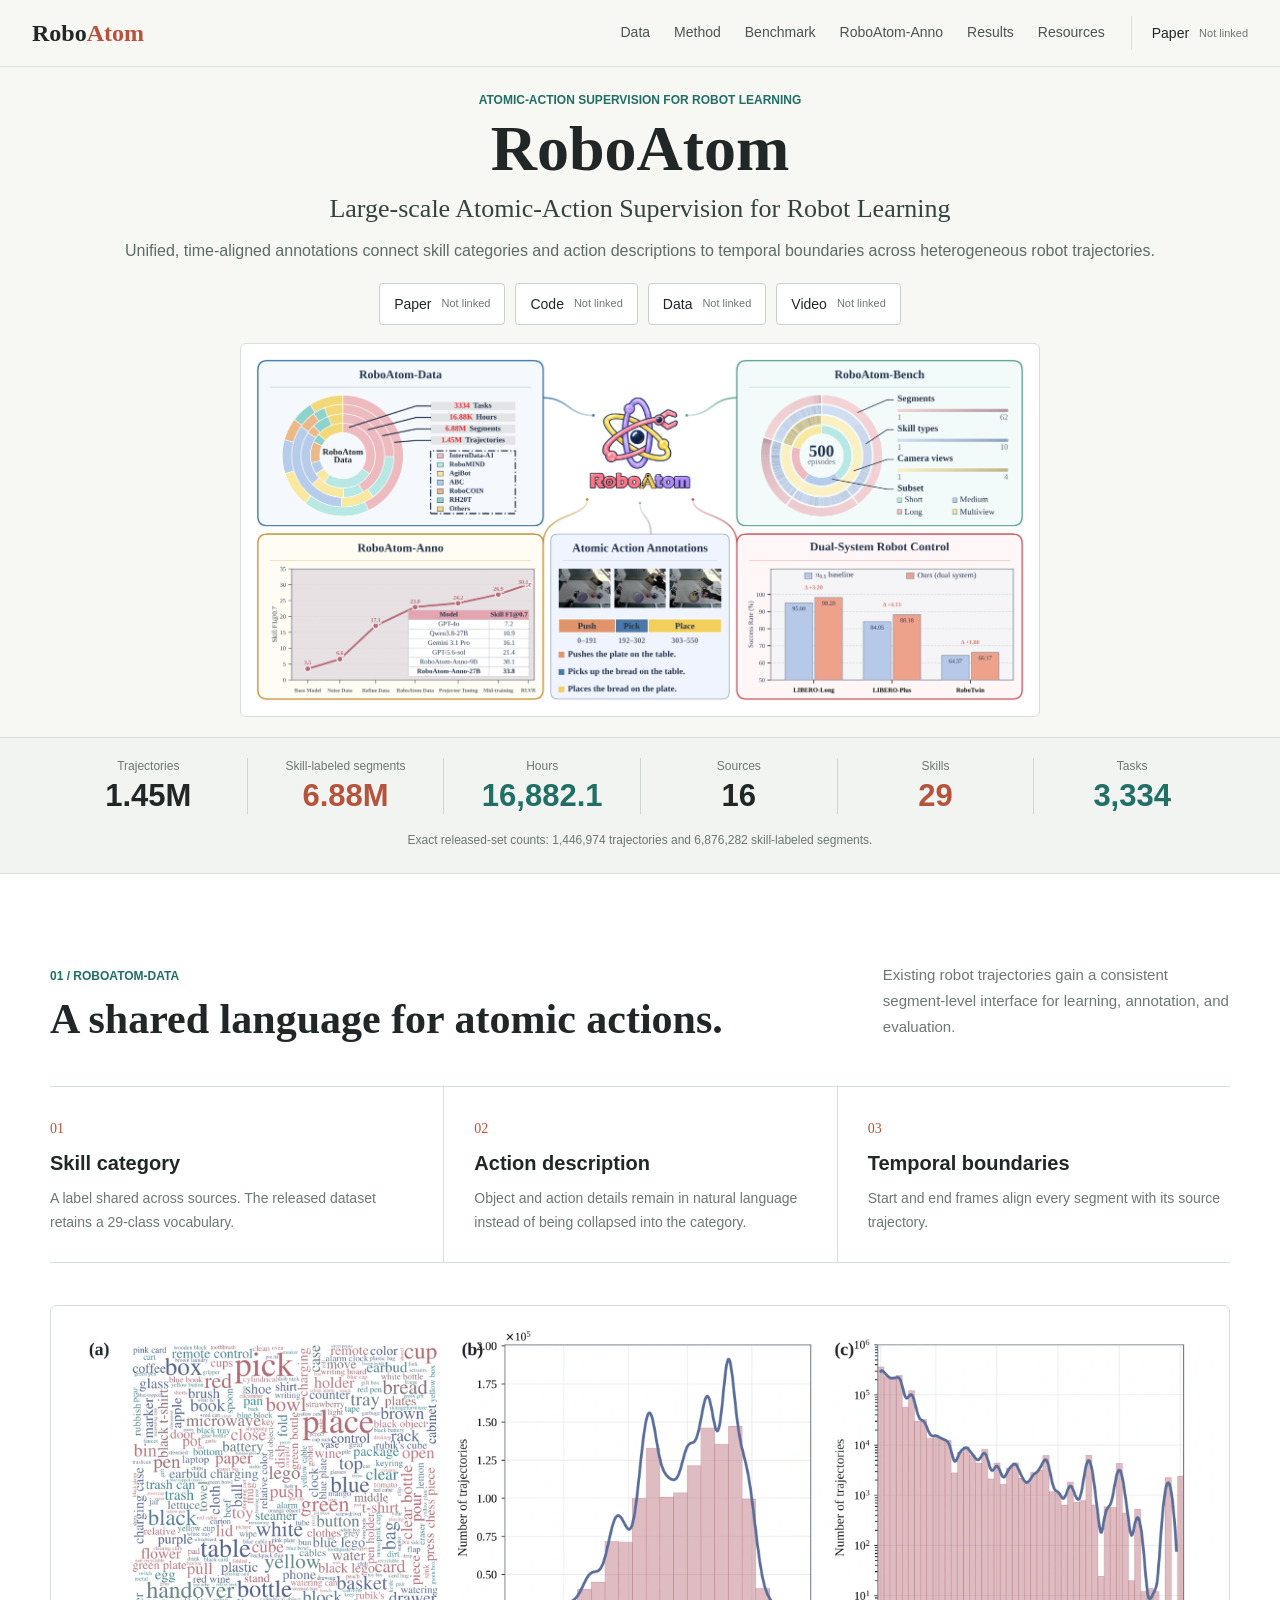
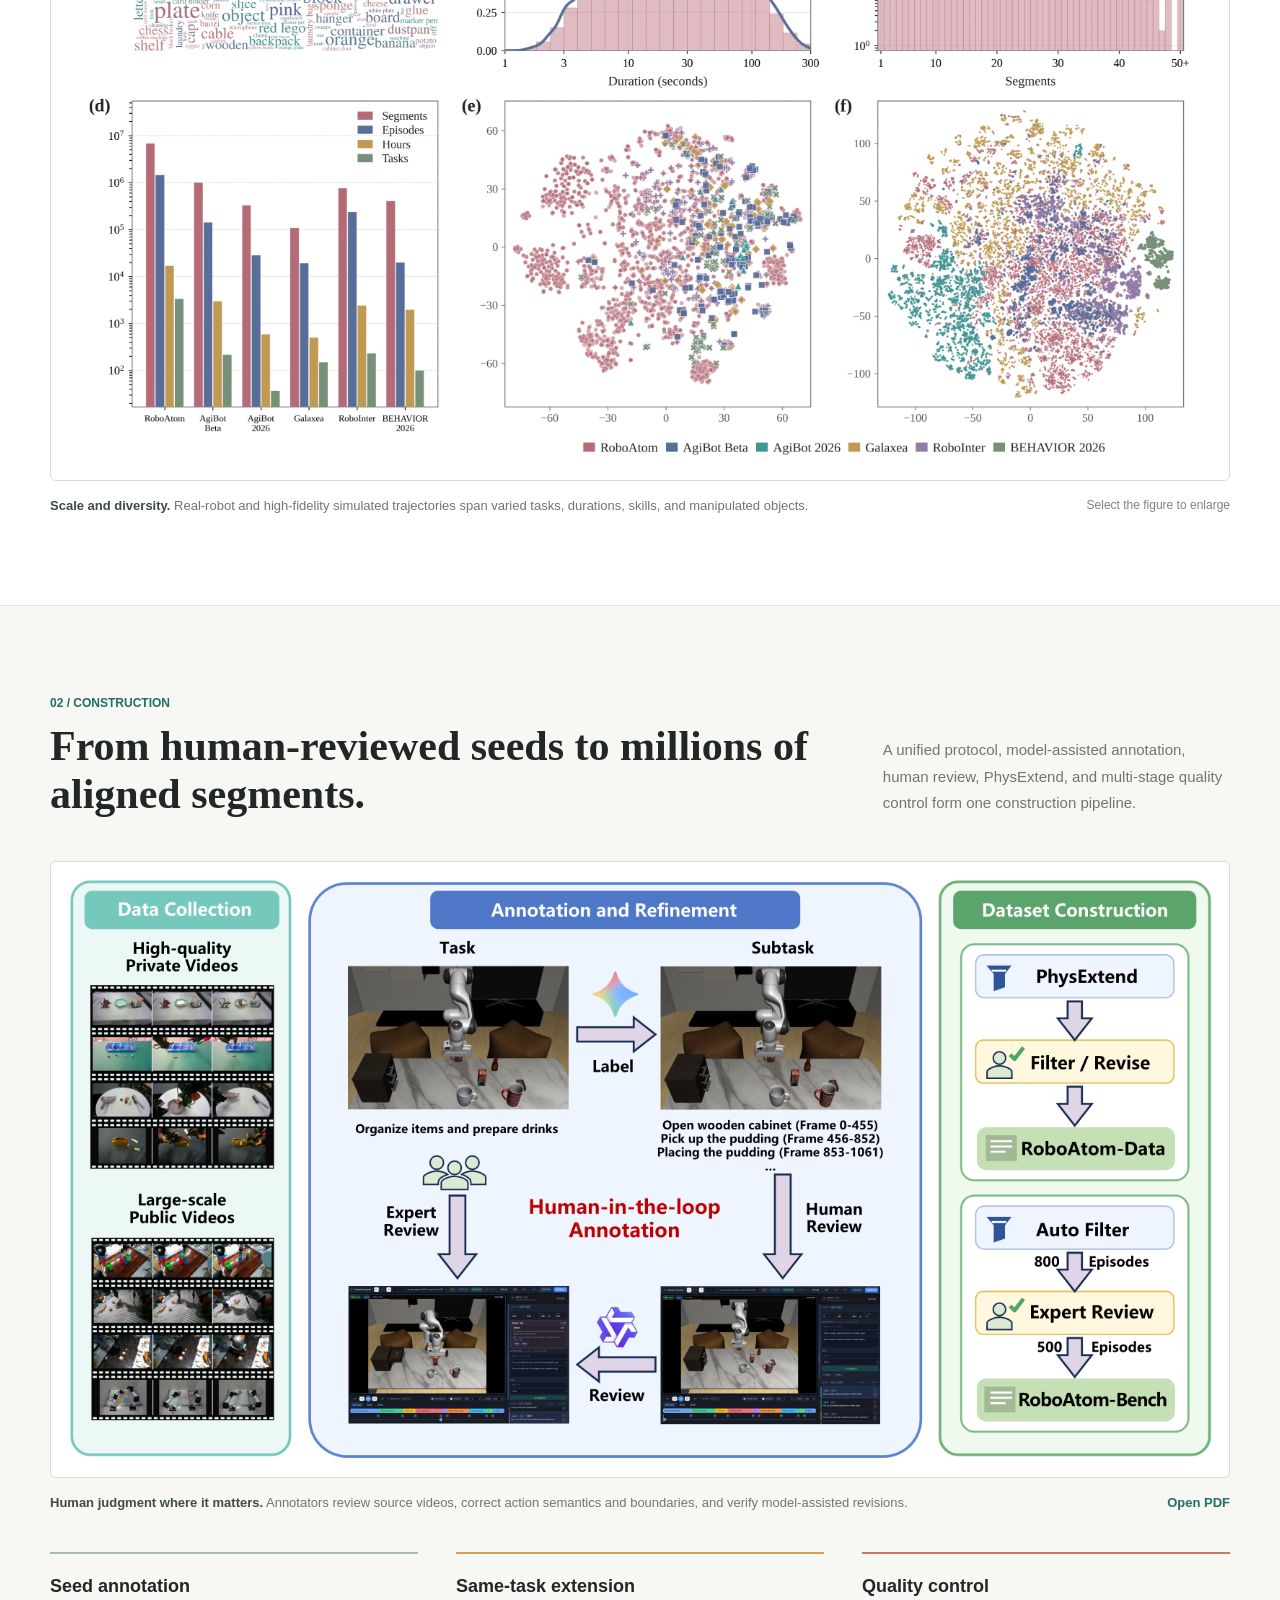
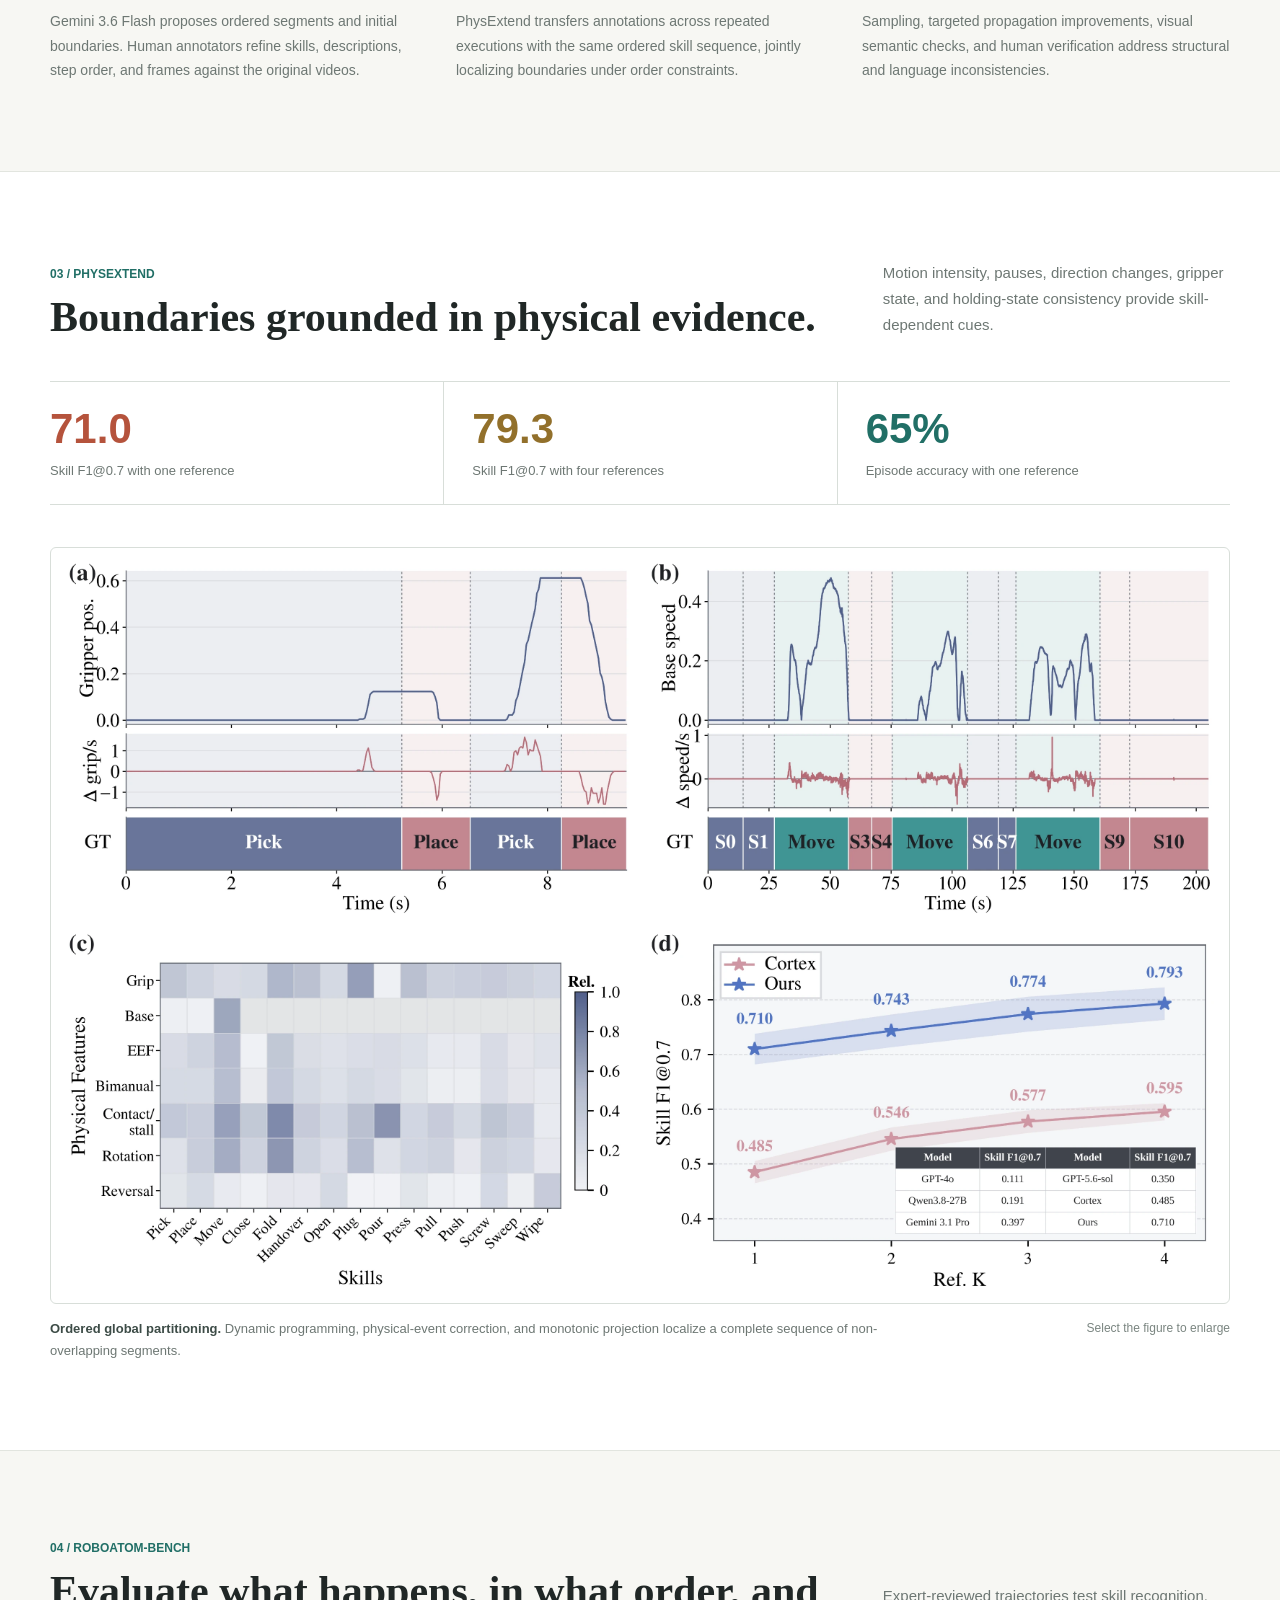
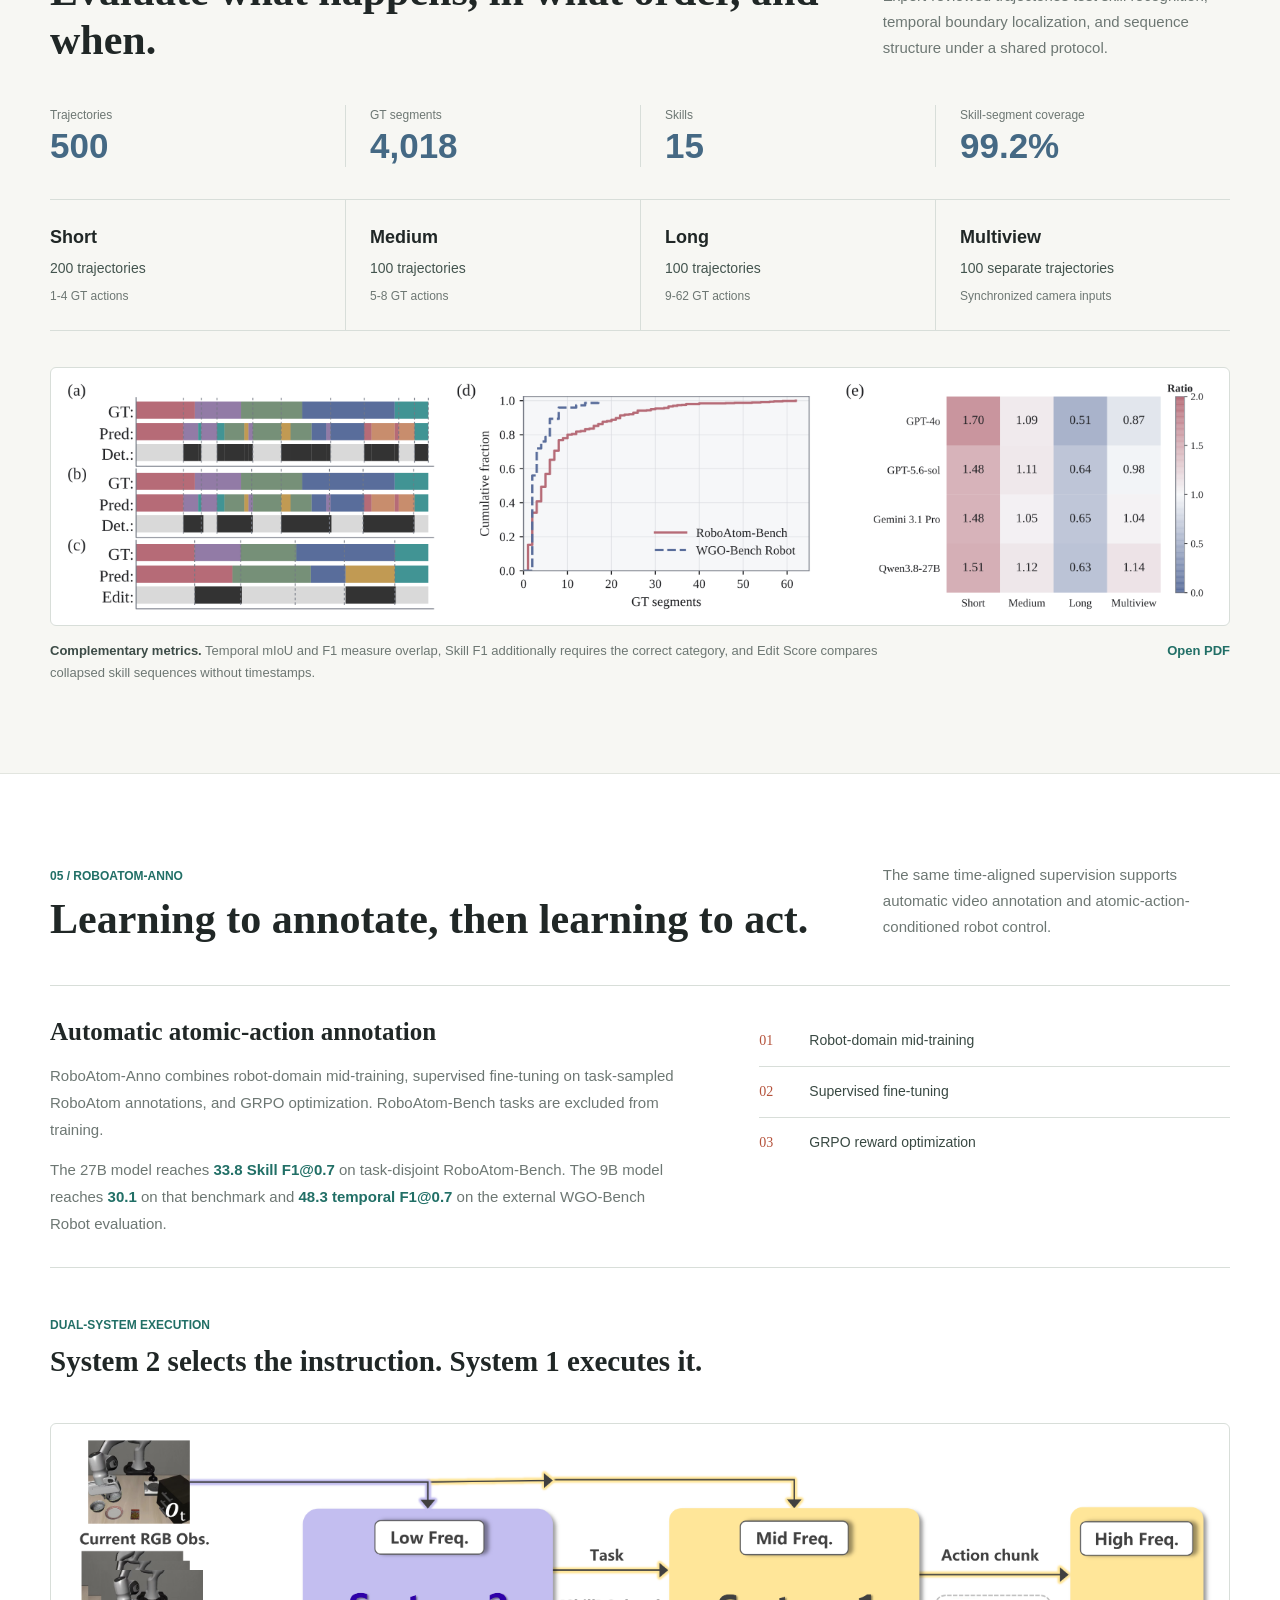
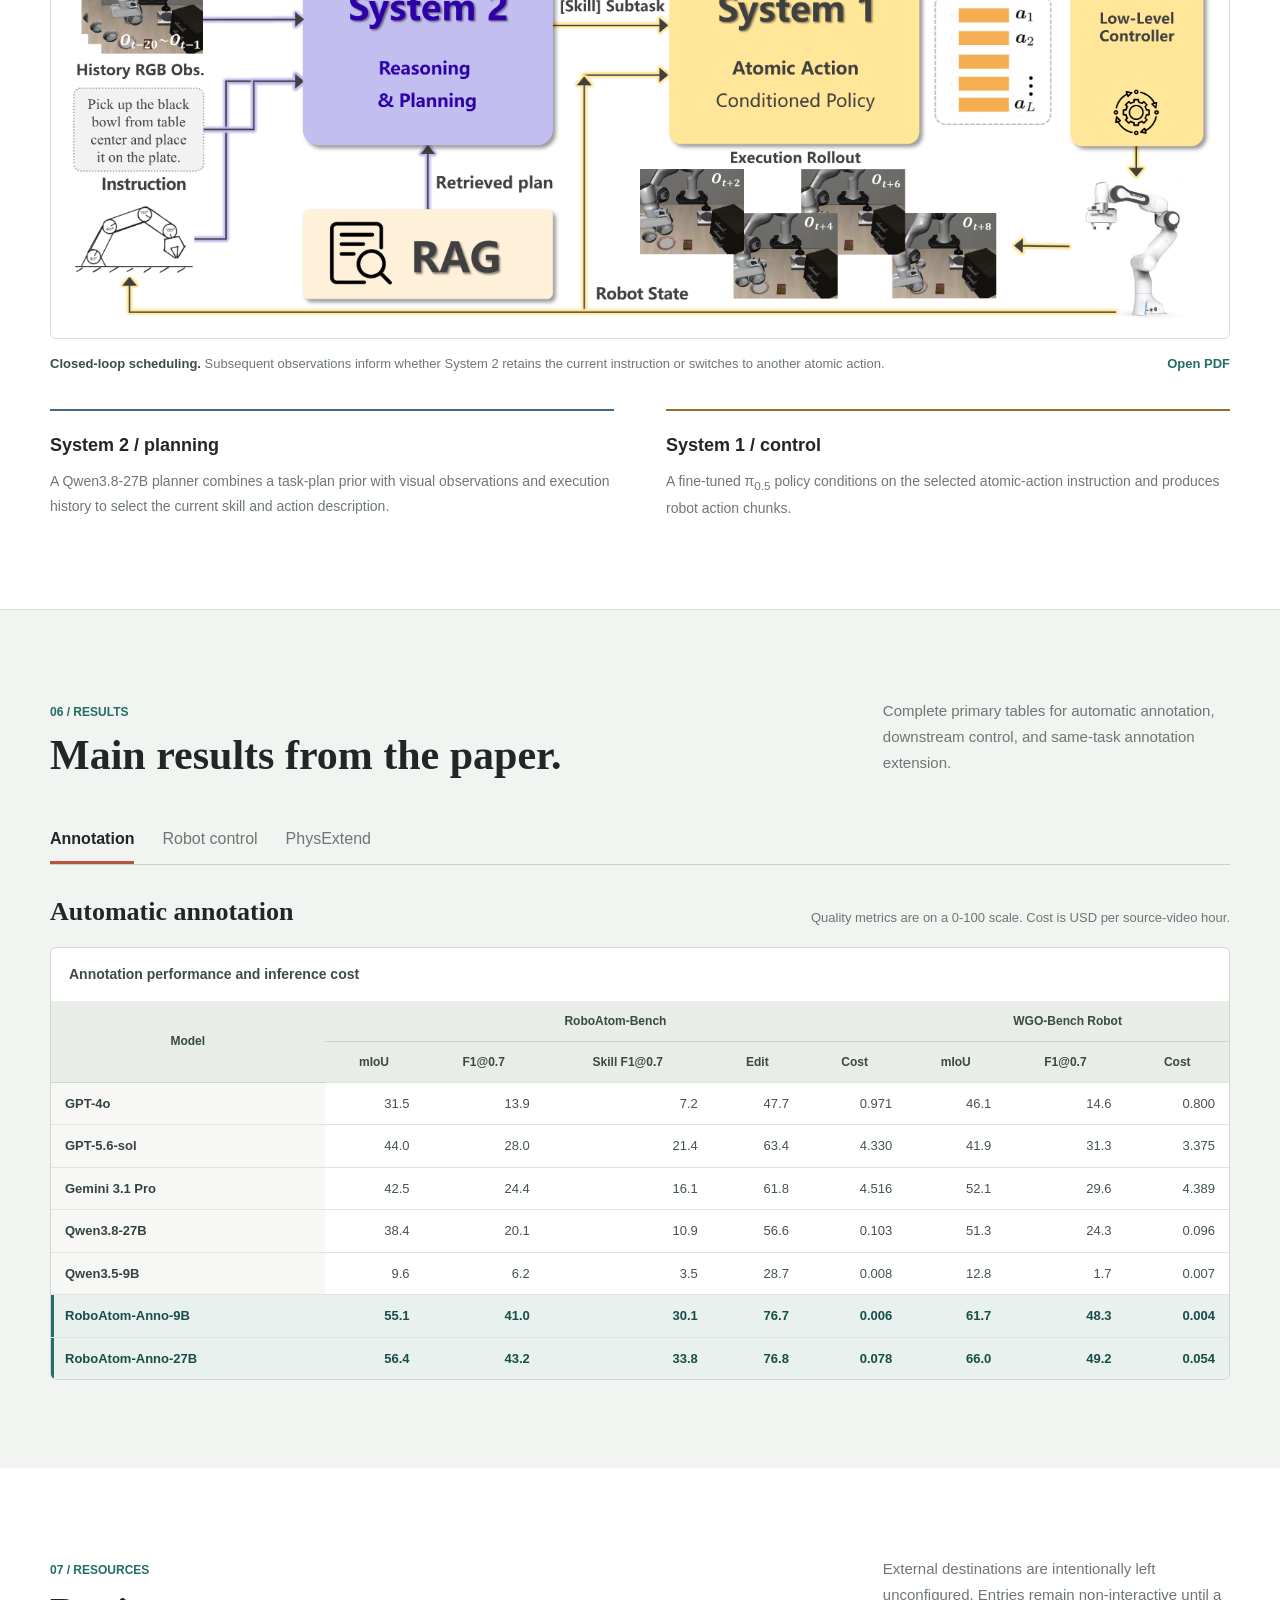
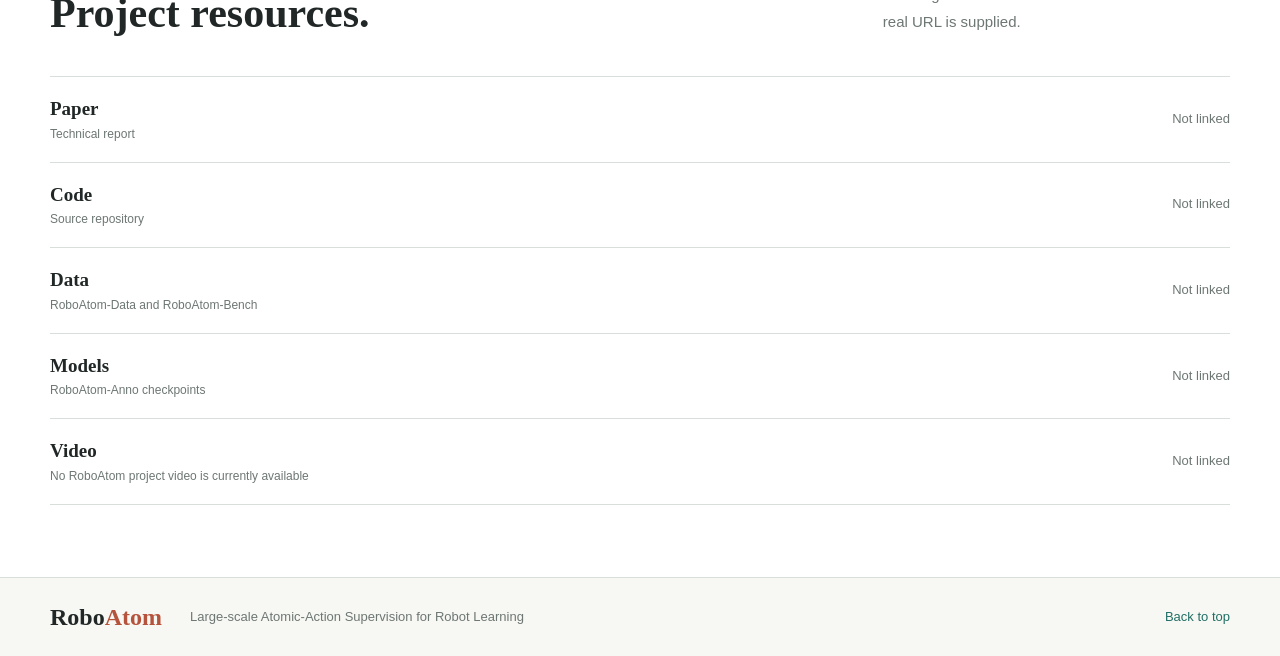
==== RoboAtom/index.html @ bbd9f53d "feat: add RoboAtom project page" ====
<!doctype html>
<html lang="en">
<head>
  <meta charset="utf-8">
  <meta name="viewport" content="width=device-width, initial-scale=1">
  <meta name="theme-color" content="#f7f7f3">
  <meta name="description" content="RoboAtom provides unified, time-aligned atomic-action supervision for robot learning, with 1.45 million trajectories, a dedicated benchmark, and downstream validation.">
  <meta property="og:title" content="RoboAtom: Large-scale Atomic-Action Supervision for Robot Learning">
  <meta property="og:description" content="Unified, time-aligned atomic-action supervision for robot learning.">
  <meta property="og:type" content="website">
  <title>RoboAtom: Large-scale Atomic-Action Supervision for Robot Learning</title>
  <link rel="icon" href="assets/favicon.svg" type="image/svg+xml">
  <link rel="stylesheet" href="styles.css">
  <script defer src="script.js"></script>
</head>
<body>
  <a class="skip-link" href="#main">Skip to content</a>
  <header class="site-header">
    <div class="header-inner">
      <a class="brand" href="#home" aria-label="RoboAtom home">Robo<span>Atom</span></a>
      <nav class="desktop-nav" aria-label="Main navigation">
        <a href="#data">Data</a>
        <a href="#method">Method</a>
        <a href="#benchmark">Benchmark</a>
        <a href="#anno">RoboAtom-Anno</a>
        <a href="#results">Results</a>
        <a href="#resources">Resources</a>
      </nav>
      <span class="header-resource resource-link is-pending" data-resource="paper">
        <span>Paper</span><small>Not linked</small>
      </span>
      <button class="menu-toggle" type="button" aria-label="Open navigation" aria-expanded="false" aria-controls="mobile-nav">Menu</button>
      <nav id="mobile-nav" class="mobile-nav" aria-label="Mobile navigation">
        <a href="#data">Data</a>
        <a href="#method">Method</a>
        <a href="#benchmark">Benchmark</a>
        <a href="#anno">RoboAtom-Anno</a>
        <a href="#results">Results</a>
        <a href="#resources">Resources</a>
      </nav>
    </div>
  </header>

  <main id="main">
    <section class="hero" id="home" aria-labelledby="hero-title">
      <div class="content-width hero-inner">
        <p class="eyebrow">Atomic-action supervision for robot learning</p>
        <h1 id="hero-title">RoboAtom</h1>
        <p class="hero-paper-title">Large-scale Atomic-Action Supervision for Robot Learning</p>
        <p class="hero-description">Unified, time-aligned annotations connect skill categories and action descriptions to temporal boundaries across heterogeneous robot trajectories.</p>
        <div class="hero-resources" aria-label="Project resources">
          <span class="resource-link is-pending" data-resource="paper"><span>Paper</span><small>Not linked</small></span>
          <span class="resource-link is-pending" data-resource="code"><span>Code</span><small>Not linked</small></span>
          <span class="resource-link is-pending" data-resource="data"><span>Data</span><small>Not linked</small></span>
          <span class="resource-link is-pending" data-resource="video"><span>Video</span><small>Not linked</small></span>
        </div>
        <figure class="hero-figure">
          <a class="figure-image" href="assets/figures/roboatom-overview.png"
             data-figure data-title="RoboAtom overview"
             data-caption="Data and benchmark, atomic-action annotations, annotation performance, and robot-control success rates."
             data-source="assets/figures/roboatom-overview.pdf"
             aria-label="Enlarge the RoboAtom overview figure">
            <img src="assets/figures/roboatom-overview.png" alt="RoboAtom overview showing dataset scale, benchmark composition, atomic-action annotations, annotation results, and dual-system control results." width="3200" height="1439" fetchpriority="high" decoding="async">
          </a>
        </figure>
      </div>
    </section>

    <section class="stats-band" aria-label="RoboAtom-Data at a glance">
      <div class="content-width">
        <dl class="stats-grid">
          <div><dt>Trajectories</dt><dd>1.45M</dd></div>
          <div><dt>Skill-labeled segments</dt><dd>6.88M</dd></div>
          <div><dt>Hours</dt><dd>16,882.1</dd></div>
          <div><dt>Sources</dt><dd>16</dd></div>
          <div><dt>Skills</dt><dd>29</dd></div>
          <div><dt>Tasks</dt><dd>3,334</dd></div>
        </dl>
        <p class="stats-note">Exact released-set counts: 1,446,974 trajectories and 6,876,282 skill-labeled segments.</p>
      </div>
    </section>

    <section class="section" id="data" aria-labelledby="data-title">
      <div class="content-width">
        <div class="section-heading">
          <div>
            <p class="section-index">01 / RoboAtom-Data</p>
            <h2 id="data-title">A shared language for atomic actions.</h2>
          </div>
          <p>Existing robot trajectories gain a consistent segment-level interface for learning, annotation, and evaluation.</p>
        </div>
        <div class="schema-grid" aria-label="Atomic-action annotation format">
          <article>
            <span class="schema-number">01</span>
            <h3>Skill category</h3>
            <p>A label shared across sources. The released dataset retains a 29-class vocabulary.</p>
          </article>
          <article>
            <span class="schema-number">02</span>
            <h3>Action description</h3>
            <p>Object and action details remain in natural language instead of being collapsed into the category.</p>
          </article>
          <article>
            <span class="schema-number">03</span>
            <h3>Temporal boundaries</h3>
            <p>Start and end frames align every segment with its source trajectory.</p>
          </article>
        </div>
        <figure class="paper-figure">
          <a class="figure-image" href="assets/figures/data-characteristics.webp"
             data-figure data-title="Scale and diversity of RoboAtom-Data"
             data-caption="Annotation word cloud, trajectory durations, segments per trajectory, dataset-scale comparison, and language distributions."
             data-source="assets/figures/data-characteristics.webp"
             aria-label="Enlarge the RoboAtom-Data characteristics figure">
            <img src="assets/figures/data-characteristics.webp" alt="Six panels summarizing RoboAtom-Data annotation language, durations, segment counts, dataset scale, and task and action distributions." width="3200" height="2079" loading="lazy" decoding="async">
          </a>
          <figcaption>
            <span><strong>Scale and diversity.</strong> Real-robot and high-fidelity simulated trajectories span varied tasks, durations, skills, and manipulated objects.</span>
            <span class="figure-hint">Select the figure to enlarge</span>
          </figcaption>
        </figure>
      </div>
    </section>

    <section class="section section-tinted" id="method" aria-labelledby="method-title">
      <div class="content-width">
        <div class="section-heading">
          <div>
            <p class="section-index">02 / Construction</p>
            <h2 id="method-title">From human-reviewed seeds to millions of aligned segments.</h2>
          </div>
          <p>A unified protocol, model-assisted annotation, human review, PhysExtend, and multi-stage quality control form one construction pipeline.</p>
        </div>
        <figure class="paper-figure">
          <a class="figure-image" href="assets/figures/construction-pipeline.png"
             data-figure data-title="RoboAtom construction pipeline"
             data-caption="Model-assisted annotation and human review produce seed annotations; PhysExtend and quality control scale them into RoboAtom-Data. Expert review establishes RoboAtom-Bench."
             data-source="assets/figures/construction-pipeline.pdf"
             aria-label="Enlarge the RoboAtom construction pipeline">
            <img src="assets/figures/construction-pipeline.png" alt="Pipeline from public and private videos through human-in-the-loop annotation, PhysExtend, filtering, revision, and expert review to RoboAtom-Data and RoboAtom-Bench." width="3200" height="1638" loading="lazy" decoding="async">
          </a>
          <figcaption>
            <span><strong>Human judgment where it matters.</strong> Annotators review source videos, correct action semantics and boundaries, and verify model-assisted revisions.</span>
            <a href="assets/figures/construction-pipeline.pdf" target="_blank" rel="noopener">Open PDF</a>
          </figcaption>
        </figure>
        <div class="process-list">
          <article>
            <h3>Seed annotation</h3>
            <p>Gemini 3.6 Flash proposes ordered segments and initial boundaries. Human annotators refine skills, descriptions, step order, and frames against the original videos.</p>
          </article>
          <article>
            <h3>Same-task extension</h3>
            <p>PhysExtend transfers annotations across repeated executions with the same ordered skill sequence, jointly localizing boundaries under order constraints.</p>
          </article>
          <article>
            <h3>Quality control</h3>
            <p>Sampling, targeted propagation improvements, visual semantic checks, and human verification address structural and language inconsistencies.</p>
          </article>
        </div>
      </div>
    </section>

    <section class="section" id="physextend" aria-labelledby="physextend-title">
      <div class="content-width">
        <div class="section-heading">
          <div>
            <p class="section-index">03 / PhysExtend</p>
            <h2 id="physextend-title">Boundaries grounded in physical evidence.</h2>
          </div>
          <p>Motion intensity, pauses, direction changes, gripper state, and holding-state consistency provide skill-dependent cues.</p>
        </div>
        <div class="metric-strip" aria-label="PhysExtend highlights">
          <div><strong>71.0</strong><span>Skill F1@0.7 with one reference</span></div>
          <div><strong>79.3</strong><span>Skill F1@0.7 with four references</span></div>
          <div><strong>65%</strong><span>Episode accuracy with one reference</span></div>
        </div>
        <figure class="paper-figure">
          <a class="figure-image" href="assets/figures/physical-evidence.webp"
             data-figure data-title="Skill-aware boundary evidence"
             data-caption="Gripper and base-motion evidence aligned with skill boundaries, skill-feature associations, and extension performance across reference counts."
             data-source="assets/figures/physical-evidence.webp"
             aria-label="Enlarge the PhysExtend physical evidence figure">
            <img src="assets/figures/physical-evidence.webp" alt="Four panels showing gripper-state evidence for Pick and Place, base-motion evidence for Move, physical feature associations, and PhysExtend performance compared with Cortex." width="3200" height="2028" loading="lazy" decoding="async">
          </a>
          <figcaption>
            <span><strong>Ordered global partitioning.</strong> Dynamic programming, physical-event correction, and monotonic projection localize a complete sequence of non-overlapping segments.</span>
            <span class="figure-hint">Select the figure to enlarge</span>
          </figcaption>
        </figure>
      </div>
    </section>

    <section class="section section-tinted" id="benchmark" aria-labelledby="benchmark-title">
      <div class="content-width">
        <div class="section-heading">
          <div>
            <p class="section-index">04 / RoboAtom-Bench</p>
            <h2 id="benchmark-title">Evaluate what happens, in what order, and when.</h2>
          </div>
          <p>Expert-reviewed trajectories test skill recognition, temporal boundary localization, and sequence structure under a shared protocol.</p>
        </div>
        <dl class="benchmark-facts">
          <div><dt>Trajectories</dt><dd>500</dd></div>
          <div><dt>GT segments</dt><dd>4,018</dd></div>
          <div><dt>Skills</dt><dd>15</dd></div>
          <div><dt>Skill-segment coverage</dt><dd>99.2%</dd></div>
        </dl>
        <div class="subset-grid" aria-label="RoboAtom-Bench subsets">
          <article><h3>Short</h3><p>200 trajectories</p><span>1-4 GT actions</span></article>
          <article><h3>Medium</h3><p>100 trajectories</p><span>5-8 GT actions</span></article>
          <article><h3>Long</h3><p>100 trajectories</p><span>9-62 GT actions</span></article>
          <article><h3>Multiview</h3><p>100 separate trajectories</p><span>Synchronized camera inputs</span></article>
        </div>
        <figure class="paper-figure wide-figure">
          <a class="figure-image" href="assets/figures/benchmark-metrics.png"
             data-figure data-title="RoboAtom-Bench metrics and analysis"
             data-caption="Temporal mIoU and F1, Skill F1, Edit Score, cumulative GT segment counts, and predicted-to-GT segment-count ratios."
             data-source="assets/figures/benchmark-metrics.pdf"
             aria-label="Enlarge the RoboAtom-Bench metrics figure">
            <img src="assets/figures/benchmark-metrics.png" alt="Benchmark illustrations of temporal overlap, skill-aware matching, edit operations, ground-truth segment distributions, and predicted segment-count ratios." width="3200" height="648" loading="lazy" decoding="async">
          </a>
          <figcaption>
            <span><strong>Complementary metrics.</strong> Temporal mIoU and F1 measure overlap, Skill F1 additionally requires the correct category, and Edit Score compares collapsed skill sequences without timestamps.</span>
            <a href="assets/figures/benchmark-metrics.pdf" target="_blank" rel="noopener">Open PDF</a>
          </figcaption>
        </figure>
      </div>
    </section>

    <section class="section" id="anno" aria-labelledby="anno-title">
      <div class="content-width">
        <div class="section-heading">
          <div>
            <p class="section-index">05 / RoboAtom-Anno</p>
            <h2 id="anno-title">Learning to annotate, then learning to act.</h2>
          </div>
          <p>The same time-aligned supervision supports automatic video annotation and atomic-action-conditioned robot control.</p>
        </div>
        <div class="anno-layout">
          <div class="anno-copy">
            <h3>Automatic atomic-action annotation</h3>
            <p>RoboAtom-Anno combines robot-domain mid-training, supervised fine-tuning on task-sampled RoboAtom annotations, and GRPO optimization. RoboAtom-Bench tasks are excluded from training.</p>
            <p>The 27B model reaches <strong>33.8 Skill F1@0.7</strong> on task-disjoint RoboAtom-Bench. The 9B model reaches <strong>30.1</strong> on that benchmark and <strong>48.3 temporal F1@0.7</strong> on the external WGO-Bench Robot evaluation.</p>
          </div>
          <dl class="anno-stages">
            <div><dt>01</dt><dd>Robot-domain mid-training</dd></div>
            <div><dt>02</dt><dd>Supervised fine-tuning</dd></div>
            <div><dt>03</dt><dd>GRPO reward optimization</dd></div>
          </dl>
        </div>
        <div class="dual-heading">
          <p class="section-index">Dual-system execution</p>
          <h3>System 2 selects the instruction. System 1 executes it.</h3>
        </div>
        <figure class="paper-figure">
          <a class="figure-image" href="assets/figures/dual-system.png"
             data-figure data-title="Dual-system execution"
             data-caption="System 2 uses a task-plan prior, visual observations, and execution history to select an atomic-action instruction. System 1 conditions on that instruction to produce robot actions."
             data-source="assets/figures/dual-system.pdf"
             aria-label="Enlarge the dual-system execution figure">
            <img src="assets/figures/dual-system.png" alt="System 2 plans from instructions, retrieved task plans, and visual history; System 1 executes atomic-action-conditioned action chunks through a low-level controller." width="3200" height="1359" loading="lazy" decoding="async">
          </a>
          <figcaption>
            <span><strong>Closed-loop scheduling.</strong> Subsequent observations inform whether System 2 retains the current instruction or switches to another atomic action.</span>
            <a href="assets/figures/dual-system.pdf" target="_blank" rel="noopener">Open PDF</a>
          </figcaption>
        </figure>
        <div class="system-grid">
          <article>
            <h3>System 2 / planning</h3>
            <p>A Qwen3.8-27B planner combines a task-plan prior with visual observations and execution history to select the current skill and action description.</p>
          </article>
          <article>
            <h3>System 1 / control</h3>
            <p>A fine-tuned &pi;<sub>0.5</sub> policy conditions on the selected atomic-action instruction and produces robot action chunks.</p>
          </article>
        </div>
      </div>
    </section>

    <section class="section section-results" id="results" aria-labelledby="results-title">
      <div class="content-width">
        <div class="section-heading">
          <div>
            <p class="section-index">06 / Results</p>
            <h2 id="results-title">Main results from the paper.</h2>
          </div>
          <p>Complete primary tables for automatic annotation, downstream control, and same-task annotation extension.</p>
        </div>
        <div class="results-tabs" role="tablist" aria-label="Result tables">
          <button id="tab-annotation" type="button" role="tab" aria-selected="true" aria-controls="panel-annotation">Annotation</button>
          <button id="tab-control" type="button" role="tab" aria-selected="false" aria-controls="panel-control" tabindex="-1">Robot control</button>
          <button id="tab-extension" type="button" role="tab" aria-selected="false" aria-controls="panel-extension" tabindex="-1">PhysExtend</button>
        </div>

        <section class="result-panel" id="panel-annotation" role="tabpanel" aria-labelledby="tab-annotation">
          <div class="result-heading">
            <h3>Automatic annotation</h3>
            <p>Quality metrics are on a 0-100 scale. Cost is USD per source-video hour.</p>
          </div>
          <div class="table-scroll" role="region" aria-label="Automatic annotation results table" tabindex="0">
            <table>
              <caption>Annotation performance and inference cost</caption>
              <thead>
                <tr>
                  <th scope="col" rowspan="2">Model</th>
                  <th scope="colgroup" colspan="5">RoboAtom-Bench</th>
                  <th scope="colgroup" colspan="3">WGO-Bench Robot</th>
                </tr>
                <tr>
                  <th scope="col">mIoU</th><th scope="col">F1@0.7</th><th scope="col">Skill F1@0.7</th><th scope="col">Edit</th><th scope="col">Cost</th>
                  <th scope="col">mIoU</th><th scope="col">F1@0.7</th><th scope="col">Cost</th>
                </tr>
              </thead>
              <tbody>
                <tr><th scope="row">GPT-4o</th><td>31.5</td><td>13.9</td><td>7.2</td><td>47.7</td><td>0.971</td><td>46.1</td><td>14.6</td><td>0.800</td></tr>
                <tr><th scope="row">GPT-5.6-sol</th><td>44.0</td><td>28.0</td><td>21.4</td><td>63.4</td><td>4.330</td><td>41.9</td><td>31.3</td><td>3.375</td></tr>
                <tr><th scope="row">Gemini 3.1 Pro</th><td>42.5</td><td>24.4</td><td>16.1</td><td>61.8</td><td>4.516</td><td>52.1</td><td>29.6</td><td>4.389</td></tr>
                <tr><th scope="row">Qwen3.8-27B</th><td>38.4</td><td>20.1</td><td>10.9</td><td>56.6</td><td>0.103</td><td>51.3</td><td>24.3</td><td>0.096</td></tr>
                <tr><th scope="row">Qwen3.5-9B</th><td>9.6</td><td>6.2</td><td>3.5</td><td>28.7</td><td>0.008</td><td>12.8</td><td>1.7</td><td>0.007</td></tr>
                <tr class="our-result"><th scope="row">RoboAtom-Anno-9B</th><td>55.1</td><td>41.0</td><td>30.1</td><td>76.7</td><td>0.006</td><td>61.7</td><td>48.3</td><td>0.004</td></tr>
                <tr class="our-result"><th scope="row">RoboAtom-Anno-27B</th><td>56.4</td><td>43.2</td><td>33.8</td><td>76.8</td><td>0.078</td><td>66.0</td><td>49.2</td><td>0.054</td></tr>
              </tbody>
            </table>
          </div>
        </section>

        <section class="result-panel" id="panel-control" role="tabpanel" aria-labelledby="tab-control">
          <div class="result-heading">
            <h3>Downstream robot control</h3>
            <p>Success rates (%). Comparisons use matched post-training budgets, observation spaces, and action spaces within each benchmark.</p>
          </div>
          <div class="table-scroll" role="region" aria-label="Downstream robot control results table" tabindex="0">
            <table>
              <caption>Success rates on LIBERO, LIBERO-Plus, and RoboTwin</caption>
              <thead>
                <tr>
                  <th scope="col" rowspan="2">Method</th>
                  <th scope="col" rowspan="2">LIBERO Long</th>
                  <th scope="colgroup" colspan="5">LIBERO-Plus</th>
                  <th scope="colgroup" colspan="3">RoboTwin</th>
                </tr>
                <tr>
                  <th scope="col">Spatial</th><th scope="col">Object</th><th scope="col">Goal</th><th scope="col">Long</th><th scope="col">Overall</th>
                  <th scope="col">Clean</th><th scope="col">Random</th><th scope="col">Avg.</th>
                </tr>
              </thead>
              <tbody>
                <tr><th scope="row">&pi;<sub>0.5</sub></th><td>95.00</td><td>93.01</td><td>85.23</td><td>79.93</td><td>78.56</td><td>84.05</td><td>80.70</td><td>48.04</td><td>64.37</td></tr>
                <tr class="our-result"><th scope="row">Our method</th><td>98.20</td><td>92.46</td><td>91.86</td><td>86.34</td><td>82.29</td><td>88.18</td><td>82.02</td><td>50.32</td><td>66.17</td></tr>
              </tbody>
            </table>
          </div>
          <p class="table-note">LIBERO-Plus Overall covers all 10,030 tasks. RoboTwin Avg. is the Clean/Random mean. These are results under the paper's evaluation settings, not a universal performance guarantee.</p>
        </section>

        <section class="result-panel" id="panel-extension" role="tabpanel" aria-labelledby="tab-extension">
          <div class="result-heading">
            <h3>Same-task annotation extension</h3>
            <p>One-reference results. Cost is USD per source-video hour; episode accuracy requires every subtask to be correct.</p>
          </div>
          <div class="table-scroll" role="region" aria-label="PhysExtend annotation extension results table" tabindex="0">
            <table>
              <caption>Annotation extension performance and cost</caption>
              <thead><tr><th scope="col">Model</th><th scope="col">mIoU</th><th scope="col">F1@0.7</th><th scope="col">Skill F1@0.7</th><th scope="col">EA (%)</th><th scope="col">Cost</th></tr></thead>
              <tbody>
                <tr><th scope="row">GPT-4o</th><td>48.2</td><td>20.7</td><td>11.1</td><td>10</td><td>0.888</td></tr>
                <tr><th scope="row">Gemini 3.1 Pro</th><td>61.1</td><td>44.9</td><td>39.7</td><td>39</td><td>2.877</td></tr>
                <tr><th scope="row">GPT-5.6-sol</th><td>58.9</td><td>37.8</td><td>35.0</td><td>46</td><td>3.510</td></tr>
                <tr><th scope="row">Qwen3.8-27B</th><td>46.1</td><td>25.4</td><td>19.1</td><td>25</td><td>0.051</td></tr>
                <tr><th scope="row">Cortex</th><td>66.5</td><td>49.8</td><td>48.5</td><td>37</td><td>4.8 &times; 10<sup>-4</sup></td></tr>
                <tr class="our-result"><th scope="row">PhysExtend</th><td>76.8</td><td>71.6</td><td>71.0</td><td>65</td><td>2.8 &times; 10<sup>-5</sup></td></tr>
              </tbody>
            </table>
          </div>
          <p class="table-note">Episode accuracy is evaluated on 100 trajectories, one per task. The extension evaluation uses 100 tasks with five manually annotated and reviewed trajectories per task.</p>
        </section>
      </div>
    </section>

    <section class="section section-resources" id="resources" aria-labelledby="resources-title">
      <div class="content-width">
        <div class="section-heading">
          <div>
            <p class="section-index">07 / Resources</p>
            <h2 id="resources-title">Project resources.</h2>
          </div>
          <p>External destinations are intentionally left unconfigured. Entries remain non-interactive until a real URL is supplied.</p>
        </div>
        <div class="resource-list">
          <div class="resource-row"><span><strong>Paper</strong><small>Technical report</small></span><span class="resource-link is-pending" data-resource="paper"><span>Not linked</span></span></div>
          <div class="resource-row"><span><strong>Code</strong><small>Source repository</small></span><span class="resource-link is-pending" data-resource="code"><span>Not linked</span></span></div>
          <div class="resource-row"><span><strong>Data</strong><small>RoboAtom-Data and RoboAtom-Bench</small></span><span class="resource-link is-pending" data-resource="data"><span>Not linked</span></span></div>
          <div class="resource-row"><span><strong>Models</strong><small>RoboAtom-Anno checkpoints</small></span><span class="resource-link is-pending" data-resource="models"><span>Not linked</span></span></div>
          <div class="resource-row"><span><strong>Video</strong><small>No RoboAtom project video is currently available</small></span><span class="resource-link is-pending" data-resource="video"><span>Not linked</span></span></div>
        </div>
      </div>
    </section>
  </main>

  <footer class="site-footer">
    <div class="content-width footer-inner">
      <a class="brand" href="#home">Robo<span>Atom</span></a>
      <p>Large-scale Atomic-Action Supervision for Robot Learning</p>
      <a href="#home">Back to top</a>
    </div>
  </footer>

  <dialog id="figure-dialog" class="figure-dialog" aria-labelledby="dialog-title">
    <div class="dialog-bar">
      <h2 id="dialog-title">Paper figure</h2>
      <button class="dialog-close" type="button" aria-label="Close figure viewer">&times;</button>
    </div>
    <div class="dialog-tools">
      <button id="figure-zoom" type="button" aria-pressed="false">Original size</button>
      <a id="figure-source" href="assets/figures/roboatom-overview.pdf" target="_blank" rel="noopener">Open source file</a>
    </div>
    <div id="figure-viewport" class="figure-viewport" role="region" aria-label="Scrollable enlarged paper figure" tabindex="0"></div>
    <p id="dialog-caption" class="dialog-caption"></p>
  </dialog>
</body>
</html>
---- RoboAtom/styles.css ----
@charset "UTF-8";

:root {
  color-scheme: light;
  --paper: #ffffff;
  --warm: #f7f7f3;
  --tinted: #f1f4f0;
  --ink: #202726;
  --body: #4f5b58;
  --muted: #6d7773;
  --line: #d8ded9;
  --teal: #216f66;
  --teal-soft: #e5efeb;
  --coral: #b5533c;
  --gold: #92702b;
  --blue: #456984;
  --sans: Inter, "Helvetica Neue", Arial, sans-serif;
  --serif: Georgia, "Times New Roman", serif;
}

*, *::before, *::after { box-sizing: border-box; }
html { scroll-behavior: smooth; scroll-padding-top: 84px; }
body {
  margin: 0;
  background: var(--paper);
  color: var(--body);
  font-family: var(--sans);
  font-size: 16px;
  line-height: 1.7;
  letter-spacing: 0;
  -webkit-font-smoothing: antialiased;
}
body.dialog-open { overflow: hidden; }
h1, h2, h3, p, figure, dl, dd { margin: 0; }
h1, h2, h3 { color: var(--ink); }
h1, h2, h3, p, dd { overflow-wrap: break-word; }
img { display: block; max-width: 100%; }
a { color: var(--teal); text-decoration: none; }
a:hover { text-decoration: underline; }
button { font: inherit; }
button, a { -webkit-tap-highlight-color: transparent; }
button:focus-visible, a:focus-visible, [tabindex]:focus-visible {
  outline: 3px solid #bd724f;
  outline-offset: 4px;
}
[hidden] { display: none !important; }
::selection { background: #d8e9e2; color: var(--ink); }

.content-width { width: min(1180px, calc(100% - 64px)); margin-inline: auto; }
.skip-link {
  position: fixed;
  top: -80px;
  left: 16px;
  z-index: 100;
  padding: 9px 16px;
  background: var(--ink);
  color: #ffffff;
}
.skip-link:focus { top: 12px; }

.site-header {
  position: sticky;
  top: 0;
  z-index: 20;
  background: rgba(247, 247, 243, 0.96);
  border-bottom: 1px solid var(--line);
  backdrop-filter: blur(14px);
}
.header-inner {
  position: relative;
  width: min(1280px, calc(100% - 64px));
  height: 66px;
  margin-inline: auto;
  display: flex;
  align-items: center;
  gap: 26px;
}
.brand {
  flex: none;
  color: var(--ink);
  font-family: var(--serif);
  font-size: 24px;
  font-weight: 700;
  line-height: 1;
}
.brand span { color: var(--coral); }
.brand:hover { text-decoration: none; }
.desktop-nav { display: flex; align-items: center; gap: 24px; margin-left: auto; }
.desktop-nav a { color: #495652; font-size: 14px; }
.desktop-nav a:hover { color: var(--teal); }
.menu-toggle {
  display: none;
  min-width: 58px;
  min-height: 40px;
  padding: 7px 10px;
  border: 1px solid var(--line);
  border-radius: 4px;
  background: var(--paper);
  color: var(--ink);
  cursor: pointer;
}
.mobile-nav { display: none; }

.resource-link {
  display: inline-flex;
  align-items: center;
  justify-content: center;
  gap: 10px;
  min-height: 42px;
  padding: 7px 14px;
  border: 1px solid #c8d0ca;
  border-radius: 4px;
  background: var(--paper);
  color: var(--ink);
  font-size: 14px;
  line-height: 1.3;
}
.resource-link small { color: var(--muted); font-size: 11px; }
.resource-link.is-pending { cursor: default; }
.resource-link.is-available:hover { border-color: var(--teal); text-decoration: none; background: var(--teal-soft); }
.header-resource {
  min-height: 34px;
  padding: 4px 0 4px 20px;
  border: 0;
  border-left: 1px solid var(--line);
  border-radius: 0;
  background: transparent;
}

.hero { padding: 30px 0 28px; background: var(--warm); }
.hero-inner { text-align: center; }
.eyebrow, .section-index {
  color: var(--teal);
  font-size: 12px;
  font-weight: 700;
  line-height: 1.5;
  text-transform: uppercase;
}
.hero h1 {
  margin-top: 5px;
  font-family: var(--serif);
  font-size: 64px;
  line-height: 1.08;
  font-weight: 700;
}
.hero-paper-title {
  margin-top: 8px;
  color: #35433f;
  font-family: var(--serif);
  font-size: 26px;
  line-height: 1.35;
}
.hero-description {
  max-width: 1120px;
  margin: 12px auto 0;
  color: #5e6b66;
  font-size: 16px;
  line-height: 1.65;
}
.hero-resources {
  margin-top: 18px;
  display: flex;
  flex-wrap: wrap;
  justify-content: center;
  gap: 10px;
}
.hero-figure { max-width: 880px; margin: 18px auto 0; }
.figure-image {
  display: block;
  padding: 12px;
  border: 1px solid var(--line);
  border-radius: 6px;
  background: var(--paper);
  cursor: zoom-in;
  line-height: 0;
}
.figure-image:hover { border-color: #91aaa1; text-decoration: none; }
.figure-image img { width: 100%; height: auto; }

.stats-band { padding: 20px 0 22px; background: var(--tinted); border-block: 1px solid var(--line); }
.stats-grid { display: grid; grid-template-columns: repeat(6, minmax(0, 1fr)); }
.stats-grid > div { min-width: 0; padding: 0 18px; border-left: 1px solid #cdd6cf; text-align: center; }
.stats-grid > div:first-child { border-left: 0; }
.stats-grid dt { color: var(--muted); font-size: 12px; line-height: 1.4; }
.stats-grid dd {
  margin-top: 4px;
  color: var(--ink);
  font-family: var(--sans);
  font-size: 31px;
  line-height: 36px;
  font-weight: 700;
  white-space: nowrap;
}
.stats-grid > div:nth-child(2) dd, .stats-grid > div:nth-child(5) dd { color: var(--coral); }
.stats-grid > div:nth-child(3) dd, .stats-grid > div:nth-child(6) dd { color: var(--teal); }
.stats-note { margin-top: 16px; color: var(--muted); font-size: 12px; text-align: center; }

.section { padding: 88px 0; }
.section-tinted { background: var(--warm); border-block: 1px solid #e2e5df; }
.section-heading {
  display: grid;
  grid-template-columns: minmax(0, 1.55fr) minmax(260px, 0.7fr);
  align-items: end;
  gap: 64px;
}
.section-heading h2 {
  max-width: 780px;
  margin-top: 10px;
  font-family: var(--serif);
  font-size: 42px;
  line-height: 1.16;
  font-weight: 700;
}
.section-heading > p { max-width: 390px; padding-bottom: 3px; color: var(--muted); font-size: 15px; line-height: 1.75; }

.schema-grid {
  margin-top: 42px;
  display: grid;
  grid-template-columns: repeat(3, minmax(0, 1fr));
  border-block: 1px solid var(--line);
}
.schema-grid article { min-width: 0; padding: 27px 30px; border-left: 1px solid var(--line); }
.schema-grid article:first-child { border-left: 0; padding-left: 0; }
.schema-grid article:last-child { padding-right: 0; }
.schema-number { color: var(--coral); font-family: var(--serif); font-size: 14px; }
.schema-grid h3 { margin-top: 8px; font-size: 20px; line-height: 1.4; }
.schema-grid p { margin-top: 9px; color: var(--muted); font-size: 14px; line-height: 1.75; }

.paper-figure { margin-top: 42px; }
.paper-figure figcaption {
  margin-top: 14px;
  display: flex;
  align-items: start;
  justify-content: space-between;
  gap: 32px;
  color: var(--muted);
  font-size: 13px;
  line-height: 1.7;
}
.paper-figure figcaption > span:first-child { max-width: 880px; }
.paper-figure figcaption strong { color: #3d4c47; }
.paper-figure figcaption a { flex: none; font-weight: 700; }
.figure-hint { flex: none; color: #7a8580; font-size: 12px; }

.process-list { margin-top: 38px; display: grid; grid-template-columns: repeat(3, minmax(0, 1fr)); gap: 38px; }
.process-list article { padding-top: 20px; border-top: 2px solid #a8bdb4; }
.process-list article:nth-child(2) { border-color: #d1a057; }
.process-list article:nth-child(3) { border-color: #c47a67; }
.process-list h3 { font-size: 18px; line-height: 1.4; }
.process-list p { margin-top: 10px; color: var(--muted); font-size: 14px; line-height: 1.75; }

.metric-strip {
  margin-top: 40px;
  display: grid;
  grid-template-columns: repeat(3, minmax(0, 1fr));
  border-block: 1px solid var(--line);
}
.metric-strip > div { padding: 23px 28px; border-left: 1px solid var(--line); }
.metric-strip > div:first-child { border-left: 0; padding-left: 0; }
.metric-strip strong { display: block; color: var(--coral); font-family: var(--sans); font-size: 42px; line-height: 48px; font-weight: 700; }
.metric-strip > div:nth-child(2) strong { color: var(--gold); }
.metric-strip > div:nth-child(3) strong { color: var(--teal); }
.metric-strip span { display: block; margin-top: 8px; color: var(--muted); font-size: 13px; line-height: 1.5; }

.benchmark-facts { margin-top: 40px; display: grid; grid-template-columns: repeat(4, minmax(0, 1fr)); }
.benchmark-facts > div { padding: 0 24px; border-left: 1px solid var(--line); }
.benchmark-facts > div:first-child { padding-left: 0; border-left: 0; }
.benchmark-facts dt { color: var(--muted); font-size: 12px; }
.benchmark-facts dd { color: var(--blue); font-family: var(--sans); font-size: 35px; line-height: 42px; font-weight: 700; }
.subset-grid { margin-top: 32px; display: grid; grid-template-columns: repeat(4, minmax(0, 1fr)); border-block: 1px solid var(--line); }
.subset-grid article { min-width: 0; padding: 22px 24px; border-left: 1px solid var(--line); }
.subset-grid article:first-child { border-left: 0; padding-left: 0; }
.subset-grid h3 { font-size: 18px; }
.subset-grid p { margin-top: 4px; color: #43544e; font-size: 14px; }
.subset-grid span { color: var(--muted); font-size: 12px; }
.wide-figure { margin-top: 36px; }

.anno-layout { margin-top: 42px; display: grid; grid-template-columns: 1.35fr 1fr; gap: 74px; padding-block: 30px; border-block: 1px solid var(--line); }
.anno-copy h3 { font-family: var(--serif); font-size: 25px; line-height: 1.3; }
.anno-copy p { margin-top: 13px; color: var(--muted); font-size: 15px; line-height: 1.8; }
.anno-copy strong { color: var(--teal); }
.anno-stages > div { display: grid; grid-template-columns: 38px 1fr; gap: 12px; padding: 13px 0; border-bottom: 1px solid var(--line); }
.anno-stages > div:last-child { border-bottom: 0; }
.anno-stages dt { color: var(--coral); font-family: var(--serif); font-size: 14px; }
.anno-stages dd { color: #394943; font-size: 14px; }
.dual-heading { margin-top: 48px; }
.dual-heading h3 { max-width: 720px; margin-top: 9px; font-family: var(--serif); font-size: 29px; line-height: 1.3; }
.system-grid { margin-top: 34px; display: grid; grid-template-columns: repeat(2, minmax(0, 1fr)); gap: 52px; }
.system-grid article { padding-top: 19px; border-top: 2px solid var(--blue); }
.system-grid article:last-child { border-color: var(--gold); }
.system-grid h3 { font-size: 18px; }
.system-grid p { margin-top: 9px; color: var(--muted); font-size: 14px; line-height: 1.75; }

.section-results { background: var(--tinted); border-top: 1px solid var(--line); }
.results-tabs { display: none; margin-top: 36px; gap: 28px; border-bottom: 1px solid #c9d2cb; overflow-x: auto; }
.js .results-tabs { display: flex; }
.results-tabs button {
  flex: none;
  min-height: 46px;
  padding: 9px 0;
  border: 0;
  border-bottom: 3px solid transparent;
  background: transparent;
  color: var(--muted);
  cursor: pointer;
}
.results-tabs button[aria-selected="true"] { border-bottom-color: var(--coral); color: var(--ink); font-weight: 700; }
.result-panel { min-width: 0; margin-top: 30px; }
.result-panel + .result-panel { margin-top: 64px; }
.js .result-panel + .result-panel { margin-top: 30px; }
.result-heading { display: flex; align-items: end; justify-content: space-between; gap: 32px; margin-bottom: 18px; }
.result-heading h3 { font-family: var(--serif); font-size: 26px; line-height: 1.3; }
.result-heading p { max-width: 560px; color: var(--muted); font-size: 13px; line-height: 1.6; text-align: right; }
.table-scroll {
  max-width: 100%;
  overflow-x: auto;
  overscroll-behavior-x: contain;
  border: 1px solid #cfd8d1;
  border-radius: 6px;
  background: var(--paper);
  scrollbar-width: thin;
  scrollbar-color: #8da99e #edf1ed;
}
table { width: 100%; min-width: 900px; border-collapse: collapse; font-size: 13px; line-height: 1.5; }
caption { padding: 16px 18px; color: #3d4c47; font-size: 14px; font-weight: 700; text-align: left; }
th, td { padding: 11px 14px; border-bottom: 1px solid #e0e5e0; white-space: nowrap; }
thead th { background: #e8ede8; color: #394943; font-size: 12px; text-align: center; }
thead tr:first-child th { border-bottom-color: #cbd5cd; }
tbody th { background: #f7f8f6; color: #35443e; text-align: left; }
tbody td { color: #44534d; text-align: right; }
tbody tr:last-child th, tbody tr:last-child td { border-bottom: 0; }
tbody tr.our-result th, tbody tr.our-result td { background: #e8f1ed; color: #174f48; font-weight: 700; }
tbody tr.our-result th { box-shadow: inset 3px 0 var(--teal); }
.table-note { margin-top: 14px; color: var(--muted); font-size: 12px; line-height: 1.7; }

.stats-grid dd,
.metric-strip strong,
.benchmark-facts dd,
.schema-number,
.anno-stages dt,
tbody td {
  font-variant-numeric: lining-nums tabular-nums;
  font-feature-settings: "lnum" 1, "tnum" 1;
}

.section-resources { padding-bottom: 72px; }
.resource-list { margin-top: 38px; border-top: 1px solid var(--line); }
.resource-row { display: grid; grid-template-columns: minmax(0, 1fr) auto; align-items: center; gap: 24px; padding: 19px 0; border-bottom: 1px solid var(--line); }
.resource-row > span:first-child { min-width: 0; }
.resource-row strong { display: block; color: var(--ink); font-family: var(--serif); font-size: 19px; line-height: 1.4; }
.resource-row small { display: block; margin-top: 2px; color: var(--muted); font-size: 12px; line-height: 1.5; }
.resource-row .resource-link { min-height: 34px; padding: 4px 0; border: 0; background: transparent; color: var(--muted); font-size: 13px; }
.resource-row .resource-link.is-available { color: var(--teal); font-weight: 700; }

.site-footer { padding: 27px 0; border-top: 1px solid var(--line); background: var(--warm); }
.footer-inner { display: flex; align-items: center; gap: 28px; }
.footer-inner p { color: var(--muted); font-size: 13px; }
.footer-inner > a:last-child { margin-left: auto; font-size: 13px; }

.figure-dialog {
  width: min(1500px, calc(100% - 32px));
  max-width: none;
  max-height: 92svh;
  padding: 0;
  border: 1px solid #b9c5bd;
  border-radius: 6px;
  background: var(--paper);
  color: var(--body);
  overflow: auto;
}
.figure-dialog::backdrop { background: rgba(24, 32, 29, 0.76); }
.dialog-bar {
  position: sticky;
  top: 0;
  z-index: 3;
  display: flex;
  align-items: center;
  justify-content: space-between;
  gap: 20px;
  padding: 13px 18px;
  border-bottom: 1px solid var(--line);
  background: var(--paper);
}
.dialog-bar h2 { font-family: var(--serif); font-size: 21px; line-height: 1.35; }
.dialog-close {
  flex: none;
  width: 40px;
  height: 40px;
  padding: 0;
  border: 0;
  border-radius: 4px;
  background: var(--tinted);
  color: var(--ink);
  font-size: 28px;
  line-height: 1;
  cursor: pointer;
}
.dialog-close:hover { background: var(--teal-soft); }
.dialog-tools { display: flex; align-items: center; gap: 22px; padding: 11px 18px; border-bottom: 1px solid var(--line); background: var(--warm); }
.dialog-tools button {
  min-height: 34px;
  padding: 5px 11px;
  border: 1px solid #bdc9c1;
  border-radius: 4px;
  background: var(--paper);
  color: var(--teal);
  cursor: pointer;
}
.dialog-tools a { font-size: 13px; }
.figure-viewport { max-height: 65svh; min-height: 140px; padding: 16px; overflow: auto; overscroll-behavior: contain; }
.figure-viewport img { width: 100%; max-width: 100%; height: auto; margin: auto; }
.figure-viewport.is-zoomed img { width: 3200px; max-width: none; margin: 0; }
.dialog-caption { padding: 15px 18px; border-top: 1px solid var(--line); color: var(--muted); font-size: 13px; line-height: 1.7; }

@media (max-width: 1300px) {
  .hero { padding-top: 24px; padding-bottom: 20px; }
  .hero-figure { max-width: 800px; }
}

@media (max-width: 1080px) {
  .header-inner { gap: 18px; }
  .desktop-nav { gap: 16px; }
  .desktop-nav a { font-size: 13px; }
  .header-resource small { display: none; }
  .section-heading { gap: 38px; }
  .stats-grid > div { padding-inline: 12px; }
  .stats-grid dd { font-size: 28px; }
}

@media (max-width: 900px) {
  html { scroll-padding-top: 76px; }
  .desktop-nav { display: none; }
  .header-resource { margin-left: auto; }
  .js .menu-toggle { display: block; }
  .js .mobile-nav {
    position: absolute;
    top: 100%;
    left: 0;
    right: 0;
    display: flex;
    flex-direction: column;
    padding: 10px 24px 18px;
    border-bottom: 1px solid var(--line);
    background: var(--warm);
    box-shadow: 0 16px 28px rgba(32, 39, 38, 0.1);
  }
  .mobile-nav a { padding: 9px 0; border-bottom: 1px solid var(--line); color: var(--ink); }
  .mobile-nav a:last-child { border-bottom: 0; }
  .section { padding: 72px 0; }
  .section-heading { grid-template-columns: 1fr; gap: 17px; }
  .section-heading > p { max-width: 680px; }
  .section-heading h2 { font-size: 38px; }
  .schema-grid article { padding-inline: 22px; }
  .anno-layout { gap: 42px; }
  .result-heading { display: block; }
  .result-heading p { margin-top: 7px; text-align: left; }
}

@media (max-width: 700px) {
  .stats-grid { grid-template-columns: repeat(2, minmax(0, 1fr)); row-gap: 20px; }
  .stats-grid > div:nth-child(odd) { border-left: 0; }
  .stats-note { line-height: 1.6; }
  .schema-grid { grid-template-columns: 1fr; }
  .schema-grid article, .schema-grid article:first-child, .schema-grid article:last-child { padding: 22px 0; border-left: 0; border-top: 1px solid var(--line); }
  .schema-grid article:first-child { border-top: 0; }
  .process-list { grid-template-columns: 1fr; gap: 24px; }
  .benchmark-facts { grid-template-columns: repeat(2, minmax(0, 1fr)); row-gap: 20px; }
  .benchmark-facts > div:nth-child(3) { padding-left: 0; border-left: 0; }
  .subset-grid { grid-template-columns: repeat(2, minmax(0, 1fr)); }
  .subset-grid article:nth-child(3) { border-left: 0; }
  .subset-grid article:nth-child(n+3) { border-top: 1px solid var(--line); }
  .anno-layout { grid-template-columns: 1fr; gap: 24px; }
  .system-grid { grid-template-columns: 1fr; gap: 26px; }
  .footer-inner { flex-wrap: wrap; gap: 14px 22px; }
  .footer-inner p { order: 3; flex-basis: 100%; }
}

@media (max-width: 600px) {
  html { scroll-padding-top: 70px; }
  .content-width, .header-inner { width: calc(100% - 32px); }
  .header-inner { height: 60px; gap: 14px; }
  .brand { font-size: 22px; }
  .header-resource { display: none; }
  .menu-toggle { margin-left: auto; }
  .hero { padding: 25px 0 22px; }
  .eyebrow { font-size: 11px; }
  .hero h1 { margin-top: 8px; font-size: 48px; }
  .hero-paper-title { margin-top: 9px; font-size: 23px; line-height: 1.35; }
  .hero-description { margin-top: 12px; font-size: 15px; line-height: 1.7; }
  .hero-resources { margin-top: 17px; gap: 7px; }
  .hero-resources .resource-link { min-height: 38px; padding: 6px 10px; font-size: 13px; }
  .hero-resources .resource-link small { display: none; }
  .hero-figure { margin-top: 18px; }
  .figure-image { padding: 5px; border-radius: 4px; }
  .stats-band { padding: 22px 0 18px; }
  .stats-grid dd { font-size: 27px; }
  .stats-grid dt { font-size: 11px; }
  .section { padding: 62px 0; }
  .section-heading h2 { font-size: 32px; line-height: 1.2; }
  .section-heading > p { font-size: 14px; }
  .schema-grid, .paper-figure, .anno-layout { margin-top: 32px; }
  .paper-figure figcaption { display: block; margin-top: 12px; font-size: 12px; }
  .paper-figure figcaption a, .figure-hint { display: inline-block; margin-top: 7px; }
  .metric-strip { margin-top: 30px; }
  .metric-strip > div { padding: 18px 10px; }
  .metric-strip > div:first-child { padding-left: 0; }
  .metric-strip strong { font-size: 32px; }
  .metric-strip span { font-size: 11px; }
  .benchmark-facts { margin-top: 30px; }
  .benchmark-facts dd { font-size: 30px; }
  .subset-grid article { padding: 18px 14px; }
  .subset-grid article:first-child, .subset-grid article:nth-child(3) { padding-left: 0; }
  .subset-grid p { font-size: 13px; }
  .dual-heading { margin-top: 38px; }
  .dual-heading h3 { font-size: 25px; }
  .results-tabs { margin-top: 28px; gap: 22px; }
  .result-panel { margin-top: 24px; }
  .result-heading h3 { font-size: 24px; }
  th, td { padding: 10px 12px; }
  .resource-row { gap: 16px; }
  .figure-dialog { width: calc(100% - 16px); max-height: 94svh; }
  .dialog-bar { padding: 11px 13px; gap: 12px; }
  .dialog-bar h2 { font-size: 18px; }
  .dialog-close { width: 36px; height: 36px; }
  .dialog-tools { padding: 10px 13px; gap: 16px; }
  .figure-viewport { max-height: 62svh; padding: 8px; }
  .dialog-caption { padding: 13px; font-size: 12px; }
}

@media (max-width: 380px) {
  .hero h1 { font-size: 42px; }
  .hero-paper-title { font-size: 21px; }
  .hero-resources { gap: 6px; }
  .hero-resources .resource-link { padding-inline: 8px; font-size: 12px; }
  .section-heading h2 { font-size: 30px; }
  .stats-grid > div { padding-inline: 8px; }
  .stats-grid dd { font-size: 25px; }
  .metric-strip strong { font-size: 29px; }
  .resource-row strong { font-size: 17px; }
}

@media (prefers-reduced-motion: reduce) {
  html { scroll-behavior: auto; }
  *, *::before, *::after { animation: none !important; transition: none !important; }
}
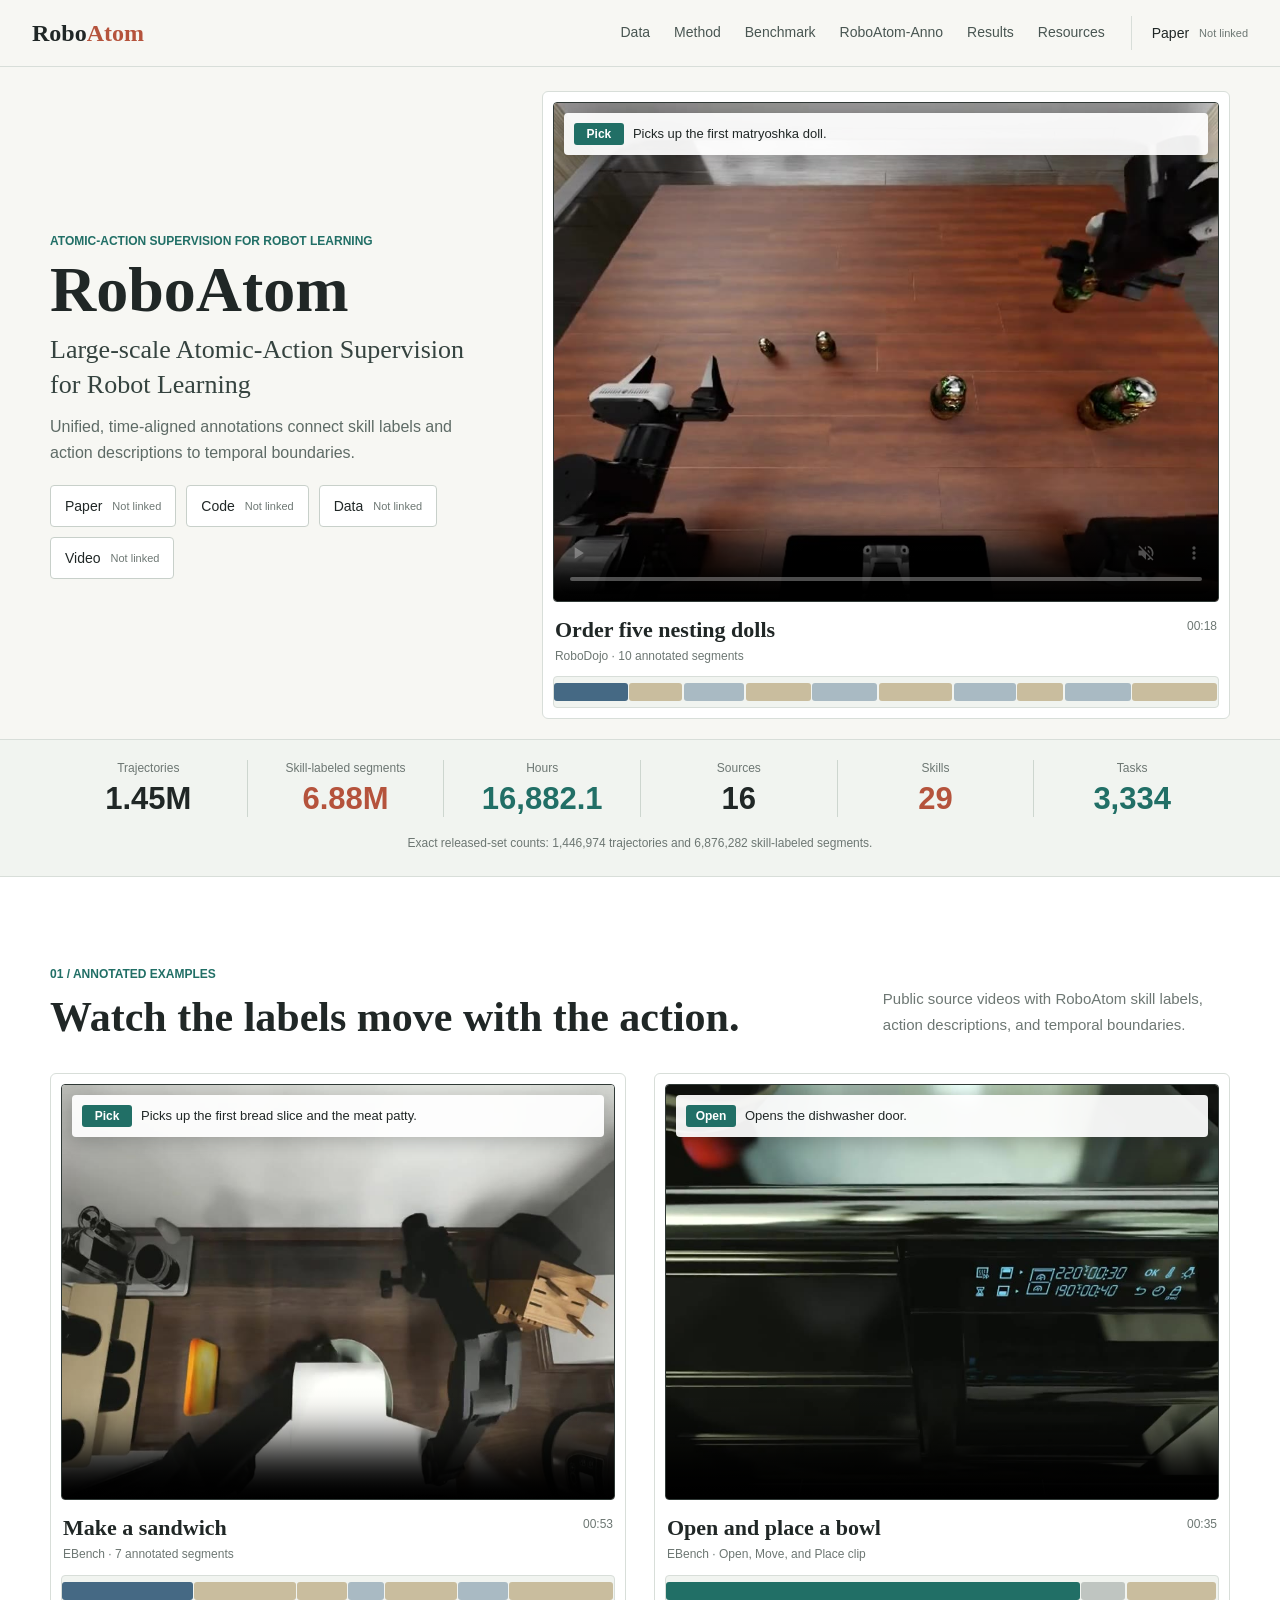
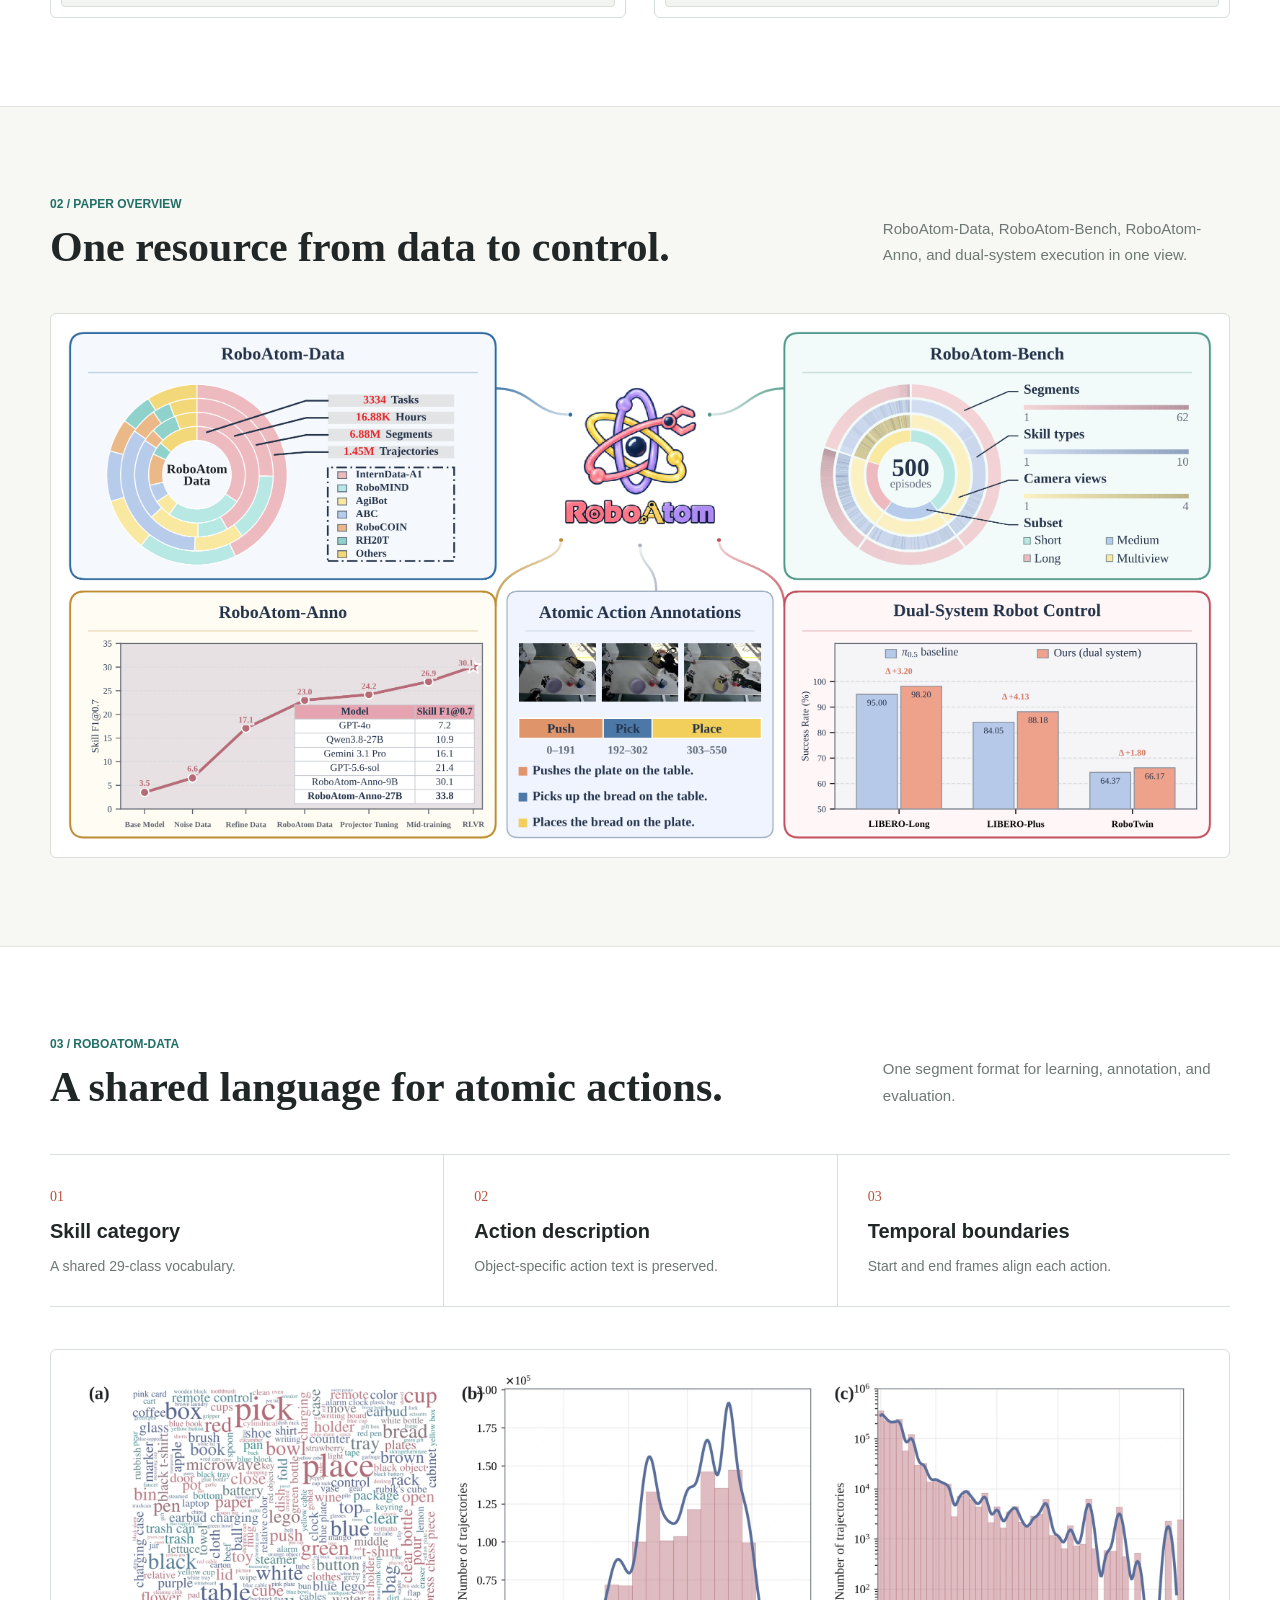
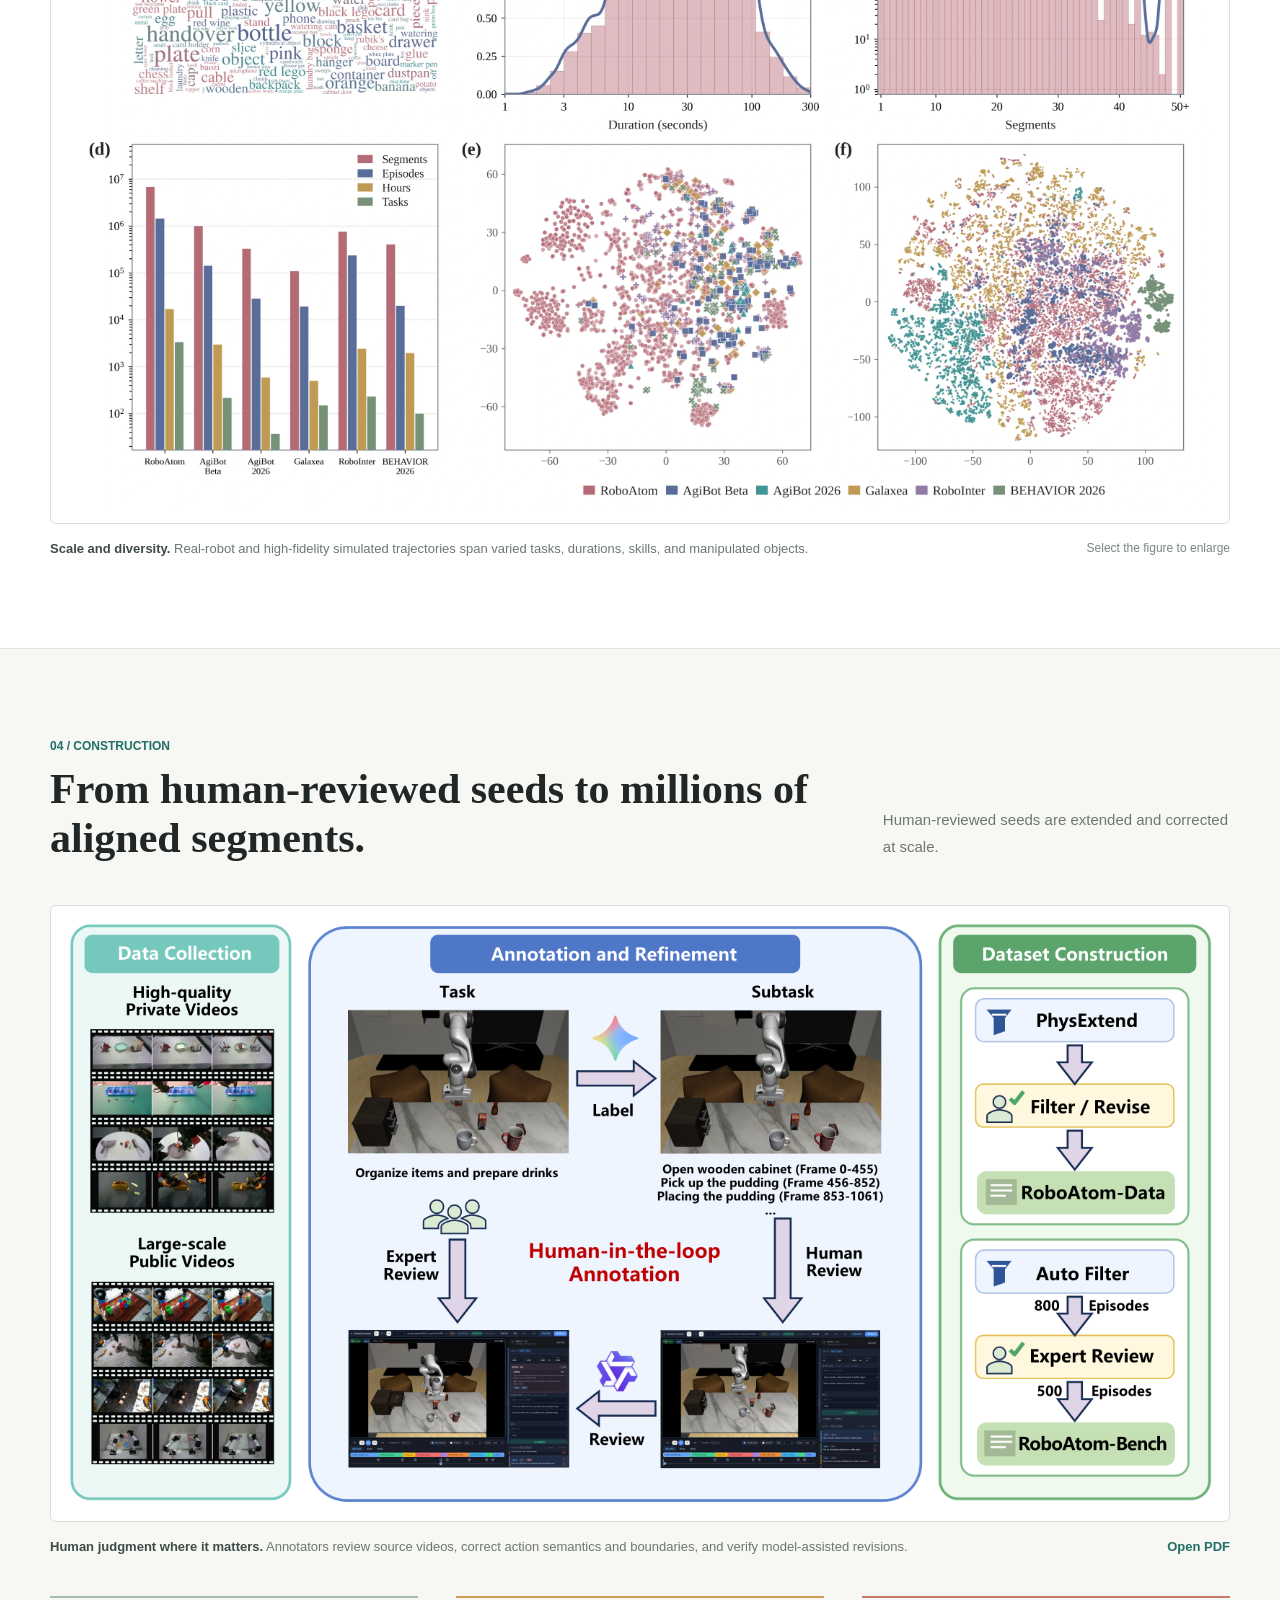
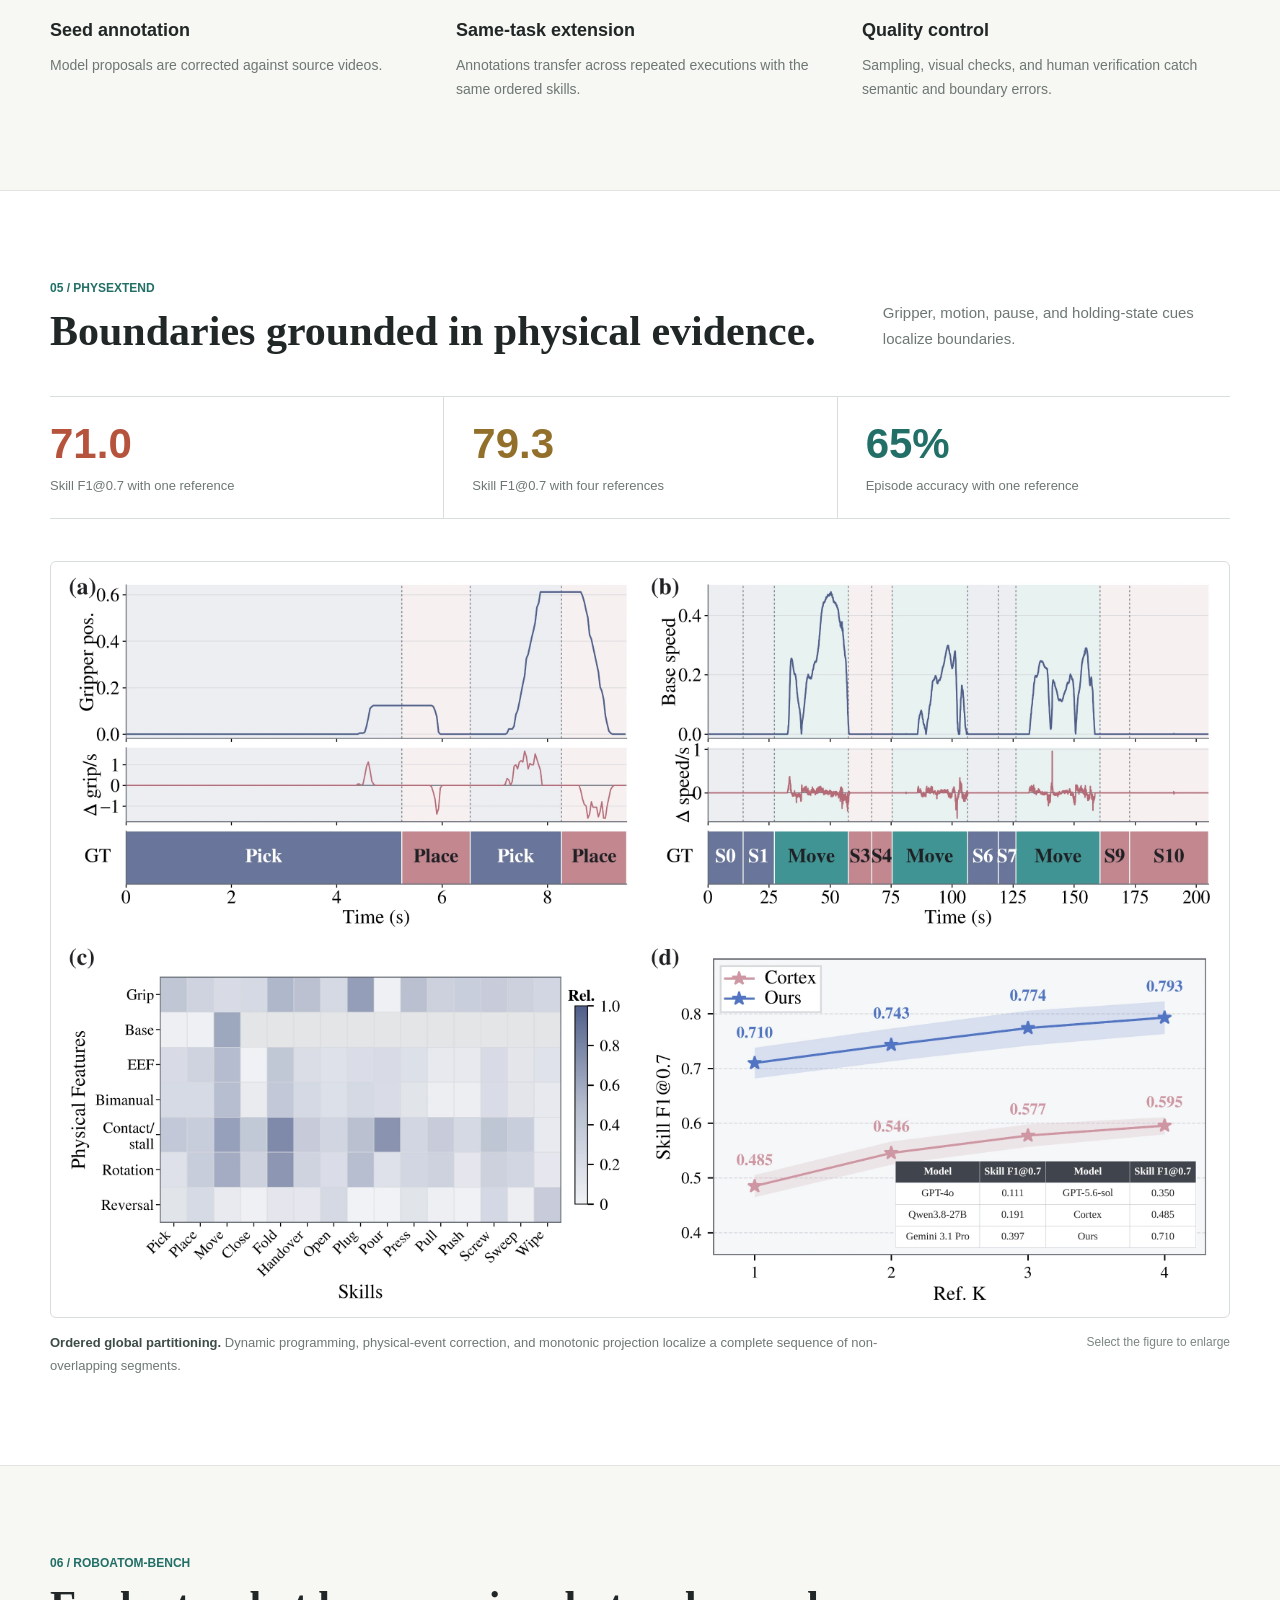
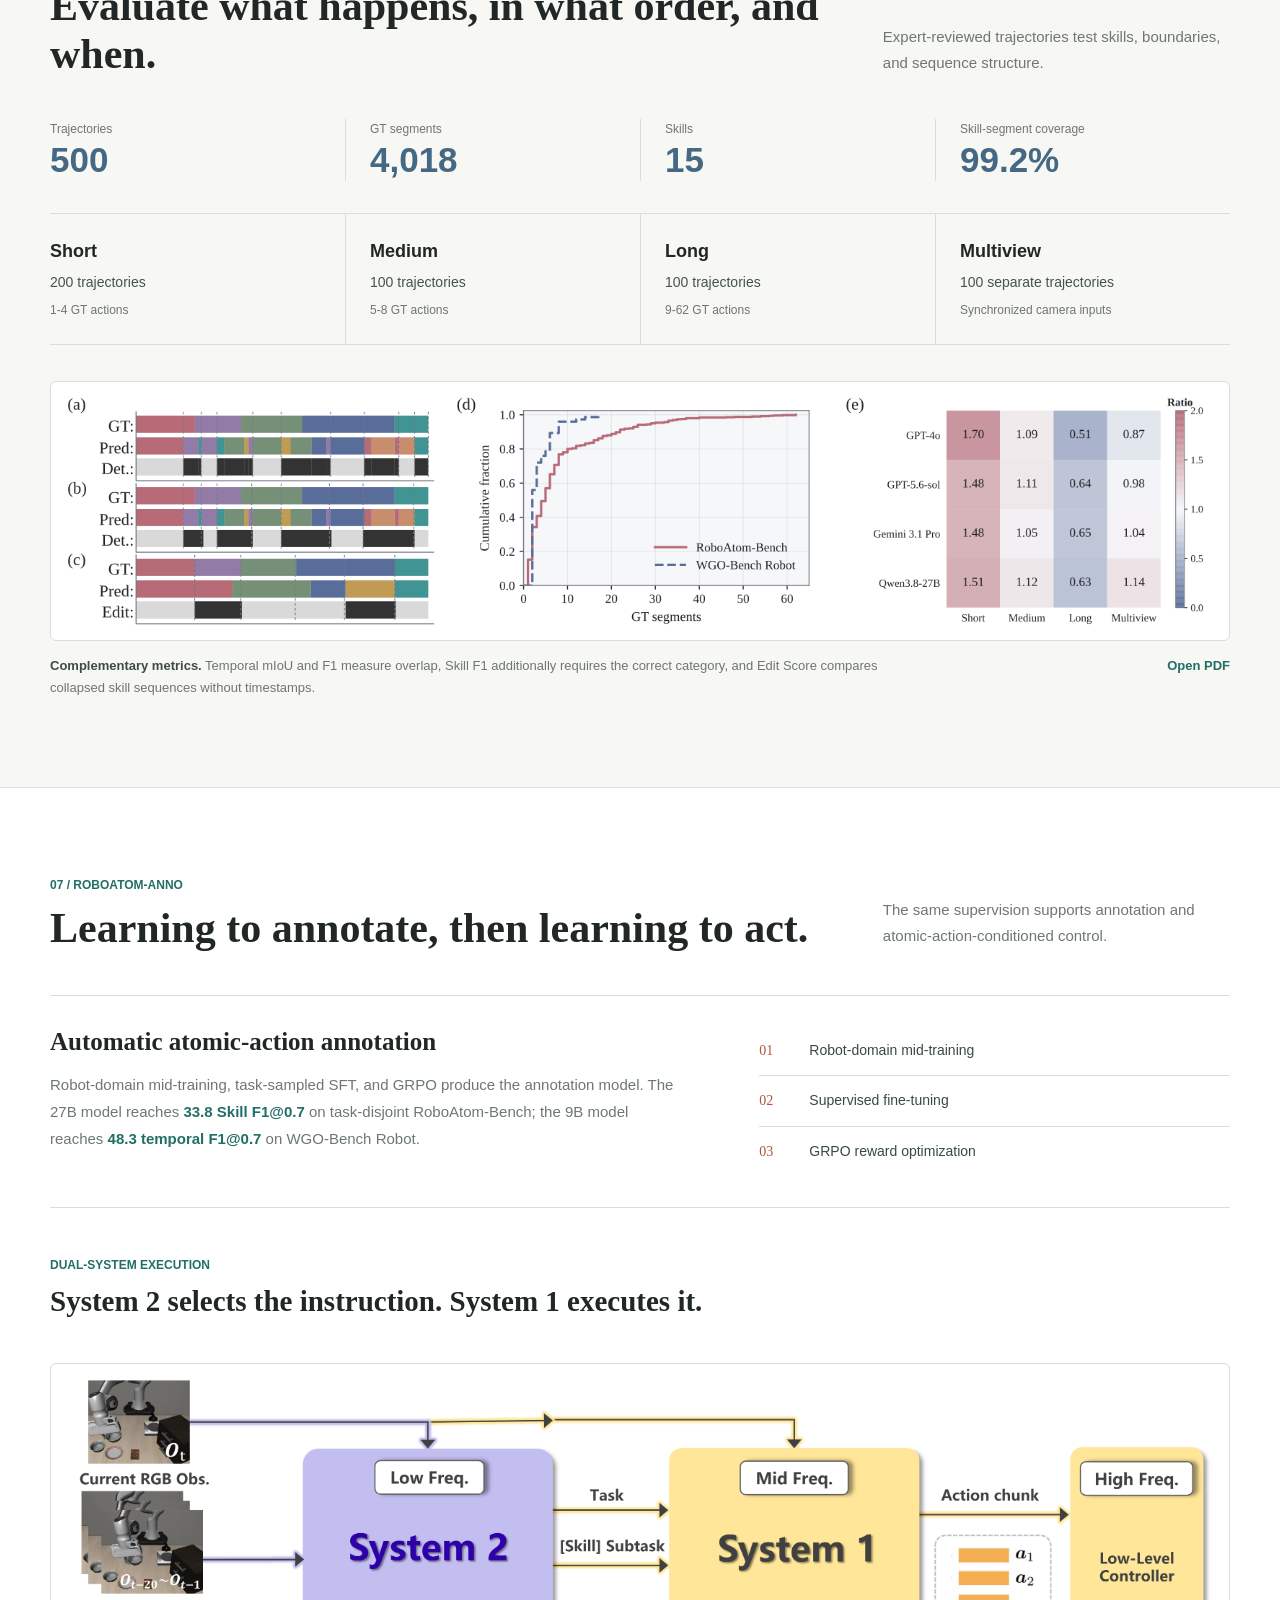
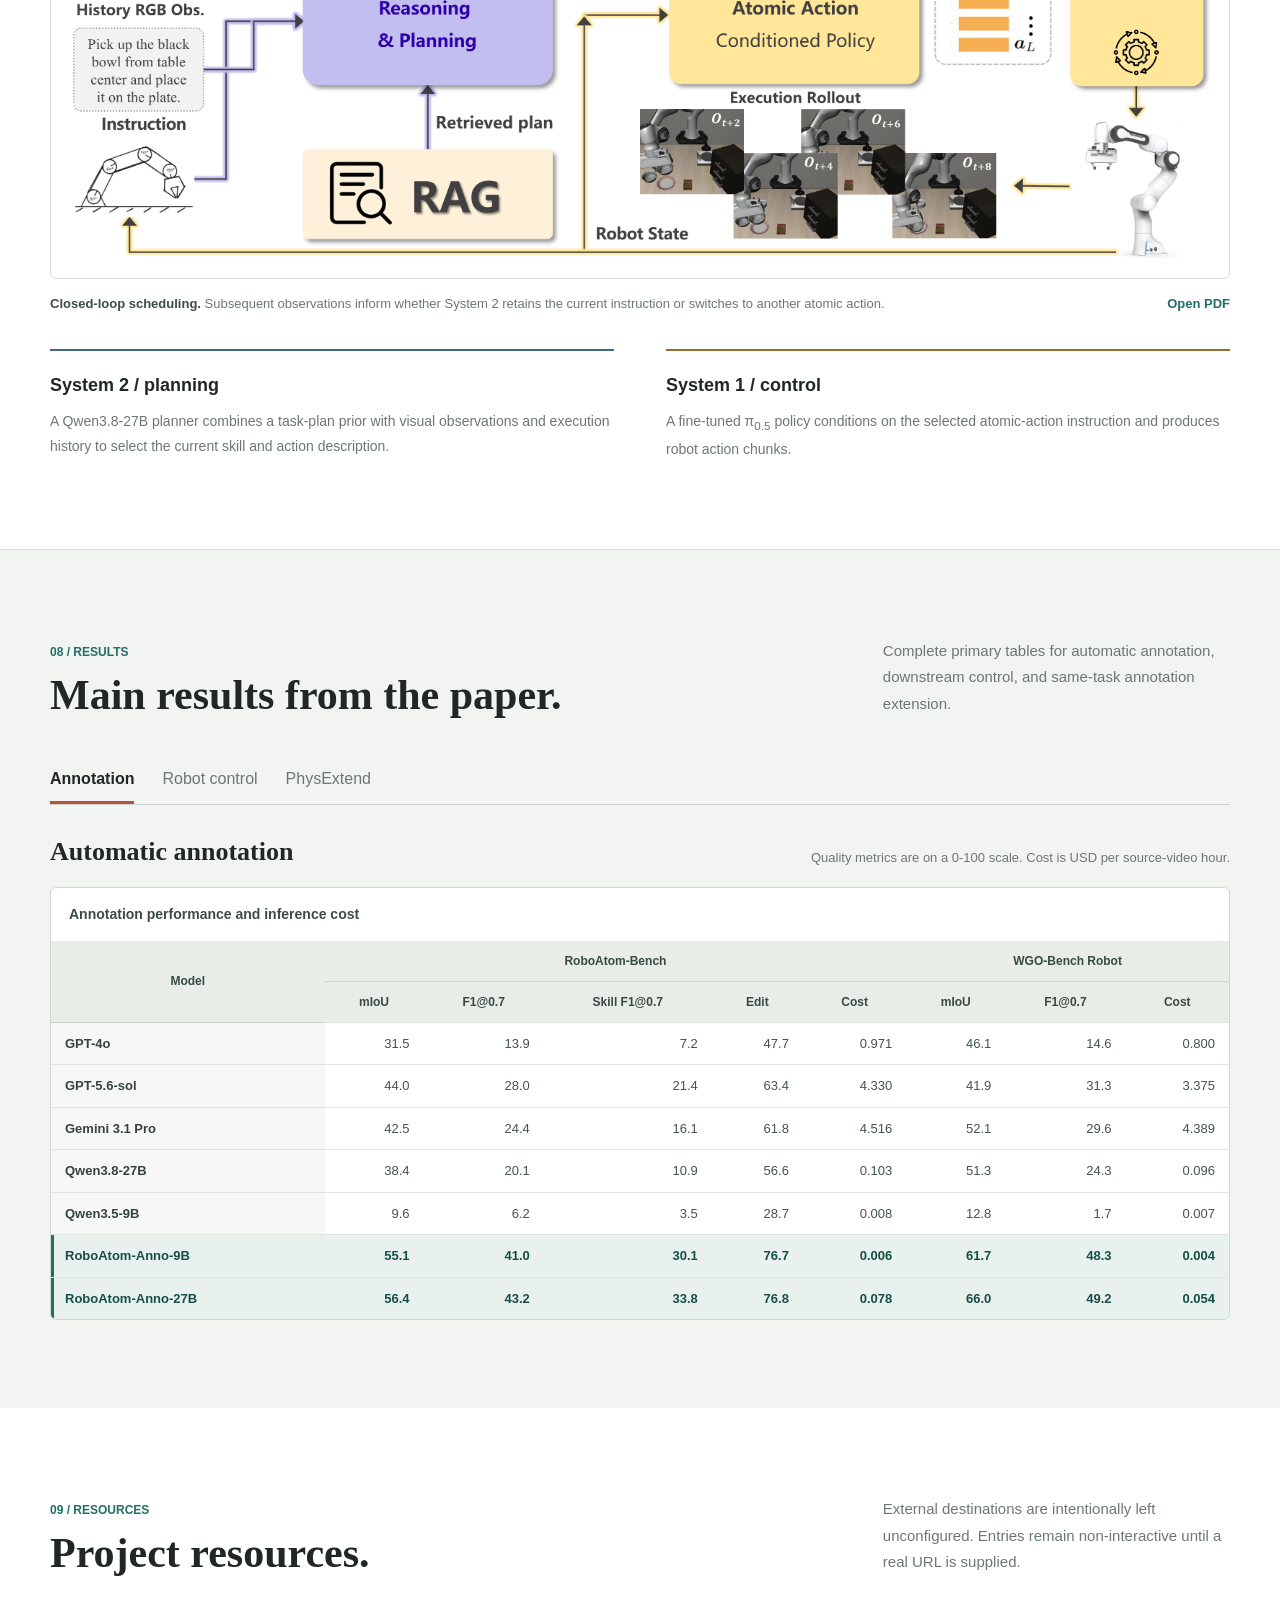
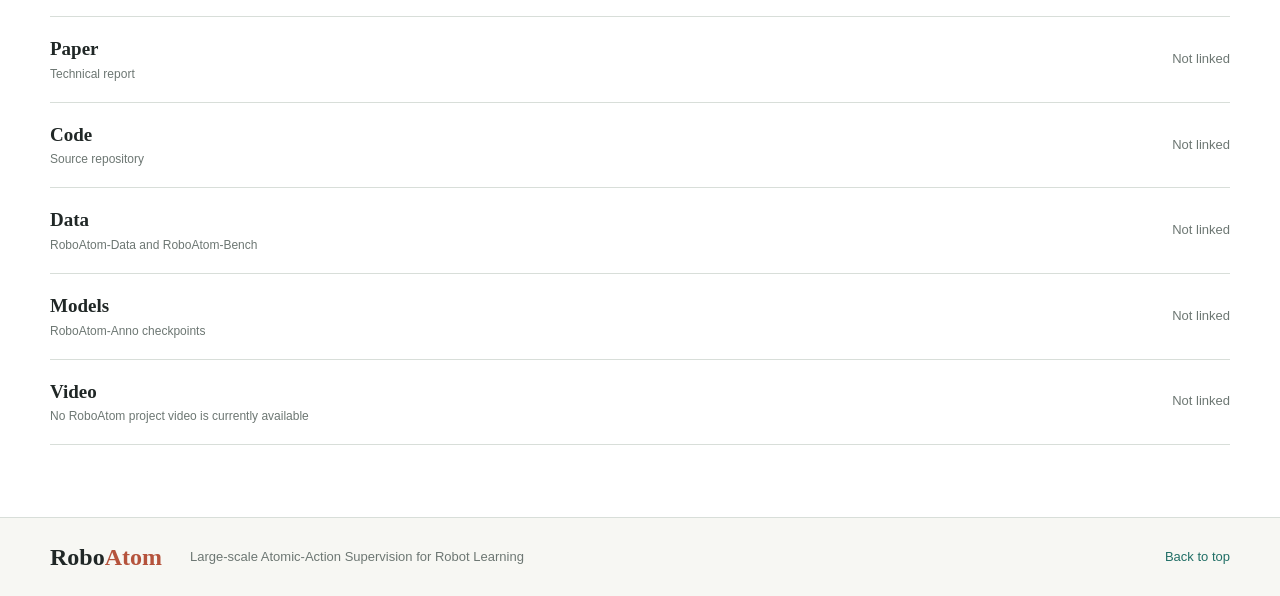
==== commit 88bf46ba: "feat: update RoboAtom annotated examples" ====
--- a/RoboAtom/index.html
+++ b/RoboAtom/index.html
@@ -43,26 +43,42 @@
 
   <main id="main">
     <section class="hero" id="home" aria-labelledby="hero-title">
-      <div class="content-width hero-inner">
-        <p class="eyebrow">Atomic-action supervision for robot learning</p>
-        <h1 id="hero-title">RoboAtom</h1>
-        <p class="hero-paper-title">Large-scale Atomic-Action Supervision for Robot Learning</p>
-        <p class="hero-description">Unified, time-aligned annotations connect skill categories and action descriptions to temporal boundaries across heterogeneous robot trajectories.</p>
-        <div class="hero-resources" aria-label="Project resources">
-          <span class="resource-link is-pending" data-resource="paper"><span>Paper</span><small>Not linked</small></span>
-          <span class="resource-link is-pending" data-resource="code"><span>Code</span><small>Not linked</small></span>
-          <span class="resource-link is-pending" data-resource="data"><span>Data</span><small>Not linked</small></span>
-          <span class="resource-link is-pending" data-resource="video"><span>Video</span><small>Not linked</small></span>
-        </div>
-        <figure class="hero-figure">
-          <a class="figure-image" href="assets/figures/roboatom-overview.png"
-             data-figure data-title="RoboAtom overview"
-             data-caption="Data and benchmark, atomic-action annotations, annotation performance, and robot-control success rates."
-             data-source="assets/figures/roboatom-overview.pdf"
-             aria-label="Enlarge the RoboAtom overview figure">
-            <img src="assets/figures/roboatom-overview.png" alt="RoboAtom overview showing dataset scale, benchmark composition, atomic-action annotations, annotation results, and dual-system control results." width="3200" height="1439" fetchpriority="high" decoding="async">
-          </a>
-        </figure>
+      <div class="content-width hero-layout">
+        <div class="hero-inner">
+          <p class="eyebrow">Atomic-action supervision for robot learning</p>
+          <h1 id="hero-title">RoboAtom</h1>
+          <p class="hero-paper-title">Large-scale Atomic-Action Supervision for Robot Learning</p>
+          <p class="hero-description">Unified, time-aligned annotations connect skill labels and action descriptions to temporal boundaries.</p>
+          <div class="hero-resources" aria-label="Project resources">
+            <span class="resource-link is-pending" data-resource="paper"><span>Paper</span><small>Not linked</small></span>
+            <span class="resource-link is-pending" data-resource="code"><span>Code</span><small>Not linked</small></span>
+            <span class="resource-link is-pending" data-resource="data"><span>Data</span><small>Not linked</small></span>
+            <span class="resource-link is-pending" data-resource="video"><span>Video</span><small>Not linked</small></span>
+          </div>
+        </div>
+        <article class="video-card hero-video-card" data-video-card data-video="nesting">
+          <div class="video-frame">
+            <video controls muted playsinline preload="auto" poster="assets/videos/posters/nesting-dolls.jpg" aria-label="Annotated RoboDojo video: arranging five nesting dolls">
+              <source src="assets/videos/nesting-dolls.mp4" type="video/mp4">
+            </video>
+            <div class="active-annotation" aria-live="polite">
+              <span class="active-skill" data-active-skill>Pick</span>
+              <span data-active-action>Picks up the first matryoshka doll.</span>
+            </div>
+          </div>
+          <div class="video-copy">
+            <div>
+              <h2>Order five nesting dolls</h2>
+              <p>RoboDojo · 10 annotated segments</p>
+            </div>
+            <span>00:18</span>
+          </div>
+          <div class="annotation-timeline" data-timeline role="group" aria-label="Nesting doll annotation timeline"></div>
+          <ol class="segment-list">
+            <li><strong>Pick</strong><span>Picks up each nesting doll in order.</span></li>
+            <li><strong>Place</strong><span>Places each doll from left to right.</span></li>
+          </ol>
+        </article>
       </div>
     </section>
 
@@ -80,30 +96,111 @@
       </div>
     </section>
 
+    <section class="section media-section" id="examples" aria-labelledby="examples-title">
+      <div class="content-width">
+        <div class="section-heading compact-heading">
+          <div>
+            <p class="section-index">01 / Annotated examples</p>
+            <h2 id="examples-title">Watch the labels move with the action.</h2>
+          </div>
+          <p>Public source videos with RoboAtom skill labels, action descriptions, and temporal boundaries.</p>
+        </div>
+        <div class="video-grid">
+          <article class="video-card" data-video-card data-video="sandwich">
+            <div class="video-frame">
+              <video controls muted playsinline preload="auto" poster="assets/videos/posters/sandwich.jpg" aria-label="Annotated EBench video: making a sandwich">
+                <source src="assets/videos/sandwich.mp4" type="video/mp4">
+              </video>
+              <div class="active-annotation" aria-live="polite">
+                <span class="active-skill" data-active-skill>Pick</span>
+                <span data-active-action>Picks up the first bread slice and the meat patty.</span>
+              </div>
+            </div>
+            <div class="video-copy">
+              <div>
+                <h3>Make a sandwich</h3>
+                <p>EBench · 7 annotated segments</p>
+              </div>
+              <span>00:53</span>
+            </div>
+            <div class="annotation-timeline" data-timeline role="group" aria-label="Sandwich annotation timeline"></div>
+            <ol class="segment-list">
+              <li><strong>Pick</strong><span>Gathers bread, patty, and lettuce.</span></li>
+              <li><strong>Place</strong><span>Builds the sandwich layer by layer.</span></li>
+            </ol>
+          </article>
+          <article class="video-card" data-video-card data-video="dishwasher">
+            <div class="video-frame">
+              <video controls muted playsinline preload="auto" poster="assets/videos/posters/dishwasher-open-place.jpg" aria-label="Annotated EBench video: opening a dishwasher and placing a bowl">
+                <source src="assets/videos/dishwasher-open-place.mp4" type="video/mp4">
+              </video>
+              <div class="active-annotation" aria-live="polite">
+                <span class="active-skill" data-active-skill>Open</span>
+                <span data-active-action>Opens the dishwasher door.</span>
+              </div>
+            </div>
+            <div class="video-copy">
+              <div>
+                <h3>Open and place a bowl</h3>
+                <p>EBench · Open, Move, and Place clip</p>
+              </div>
+              <span>00:35</span>
+            </div>
+            <div class="annotation-timeline" data-timeline role="group" aria-label="Dishwasher annotation timeline"></div>
+            <ol class="segment-list">
+              <li><strong>Open</strong><span>Opens the dishwasher door.</span></li>
+              <li><strong>Place</strong><span>Places the dark bowl into the dishwasher.</span></li>
+            </ol>
+          </article>
+        </div>
+      </div>
+    </section>
+
+    <section class="section section-tinted overview-section" id="overview" aria-labelledby="overview-title">
+      <div class="content-width">
+        <div class="section-heading compact-heading">
+          <div>
+            <p class="section-index">02 / Paper overview</p>
+            <h2 id="overview-title">One resource from data to control.</h2>
+          </div>
+          <p>RoboAtom-Data, RoboAtom-Bench, RoboAtom-Anno, and dual-system execution in one view.</p>
+        </div>
+        <figure class="paper-figure overview-figure">
+          <a class="figure-image" href="assets/figures/roboatom-overview.png"
+             data-figure data-title="RoboAtom overview"
+             data-caption="Data and benchmark, atomic-action annotations, annotation performance, and robot-control success rates."
+             data-source="assets/figures/roboatom-overview.pdf"
+             aria-label="Enlarge the RoboAtom overview figure">
+            <img src="assets/figures/roboatom-overview.png" alt="RoboAtom overview showing dataset scale, benchmark composition, atomic-action annotations, annotation results, and dual-system control results." width="3200" height="1439" loading="lazy" decoding="async">
+          </a>
+        </figure>
+      </div>
+    </section>
+
     <section class="section" id="data" aria-labelledby="data-title">
       <div class="content-width">
         <div class="section-heading">
           <div>
-            <p class="section-index">01 / RoboAtom-Data</p>
+            <p class="section-index">03 / RoboAtom-Data</p>
             <h2 id="data-title">A shared language for atomic actions.</h2>
           </div>
-          <p>Existing robot trajectories gain a consistent segment-level interface for learning, annotation, and evaluation.</p>
+            <p>One segment format for learning, annotation, and evaluation.</p>
         </div>
         <div class="schema-grid" aria-label="Atomic-action annotation format">
           <article>
             <span class="schema-number">01</span>
             <h3>Skill category</h3>
-            <p>A label shared across sources. The released dataset retains a 29-class vocabulary.</p>
+            <p>A shared 29-class vocabulary.</p>
           </article>
           <article>
             <span class="schema-number">02</span>
             <h3>Action description</h3>
-            <p>Object and action details remain in natural language instead of being collapsed into the category.</p>
+            <p>Object-specific action text is preserved.</p>
           </article>
           <article>
             <span class="schema-number">03</span>
             <h3>Temporal boundaries</h3>
-            <p>Start and end frames align every segment with its source trajectory.</p>
+            <p>Start and end frames align each action.</p>
           </article>
         </div>
         <figure class="paper-figure">
@@ -126,10 +223,10 @@
       <div class="content-width">
         <div class="section-heading">
           <div>
-            <p class="section-index">02 / Construction</p>
+            <p class="section-index">04 / Construction</p>
             <h2 id="method-title">From human-reviewed seeds to millions of aligned segments.</h2>
           </div>
-          <p>A unified protocol, model-assisted annotation, human review, PhysExtend, and multi-stage quality control form one construction pipeline.</p>
+          <p>Human-reviewed seeds are extended and corrected at scale.</p>
         </div>
         <figure class="paper-figure">
           <a class="figure-image" href="assets/figures/construction-pipeline.png"
@@ -147,15 +244,15 @@
         <div class="process-list">
           <article>
             <h3>Seed annotation</h3>
-            <p>Gemini 3.6 Flash proposes ordered segments and initial boundaries. Human annotators refine skills, descriptions, step order, and frames against the original videos.</p>
+            <p>Model proposals are corrected against source videos.</p>
           </article>
           <article>
             <h3>Same-task extension</h3>
-            <p>PhysExtend transfers annotations across repeated executions with the same ordered skill sequence, jointly localizing boundaries under order constraints.</p>
+            <p>Annotations transfer across repeated executions with the same ordered skills.</p>
           </article>
           <article>
             <h3>Quality control</h3>
-            <p>Sampling, targeted propagation improvements, visual semantic checks, and human verification address structural and language inconsistencies.</p>
+            <p>Sampling, visual checks, and human verification catch semantic and boundary errors.</p>
           </article>
         </div>
       </div>
@@ -165,10 +262,10 @@
       <div class="content-width">
         <div class="section-heading">
           <div>
-            <p class="section-index">03 / PhysExtend</p>
+            <p class="section-index">05 / PhysExtend</p>
             <h2 id="physextend-title">Boundaries grounded in physical evidence.</h2>
           </div>
-          <p>Motion intensity, pauses, direction changes, gripper state, and holding-state consistency provide skill-dependent cues.</p>
+          <p>Gripper, motion, pause, and holding-state cues localize boundaries.</p>
         </div>
         <div class="metric-strip" aria-label="PhysExtend highlights">
           <div><strong>71.0</strong><span>Skill F1@0.7 with one reference</span></div>
@@ -195,10 +292,10 @@
       <div class="content-width">
         <div class="section-heading">
           <div>
-            <p class="section-index">04 / RoboAtom-Bench</p>
+            <p class="section-index">06 / RoboAtom-Bench</p>
             <h2 id="benchmark-title">Evaluate what happens, in what order, and when.</h2>
           </div>
-          <p>Expert-reviewed trajectories test skill recognition, temporal boundary localization, and sequence structure under a shared protocol.</p>
+          <p>Expert-reviewed trajectories test skills, boundaries, and sequence structure.</p>
         </div>
         <dl class="benchmark-facts">
           <div><dt>Trajectories</dt><dd>500</dd></div>
@@ -232,16 +329,15 @@
       <div class="content-width">
         <div class="section-heading">
           <div>
-            <p class="section-index">05 / RoboAtom-Anno</p>
+            <p class="section-index">07 / RoboAtom-Anno</p>
             <h2 id="anno-title">Learning to annotate, then learning to act.</h2>
           </div>
-          <p>The same time-aligned supervision supports automatic video annotation and atomic-action-conditioned robot control.</p>
+          <p>The same supervision supports annotation and atomic-action-conditioned control.</p>
         </div>
         <div class="anno-layout">
           <div class="anno-copy">
             <h3>Automatic atomic-action annotation</h3>
-            <p>RoboAtom-Anno combines robot-domain mid-training, supervised fine-tuning on task-sampled RoboAtom annotations, and GRPO optimization. RoboAtom-Bench tasks are excluded from training.</p>
-            <p>The 27B model reaches <strong>33.8 Skill F1@0.7</strong> on task-disjoint RoboAtom-Bench. The 9B model reaches <strong>30.1</strong> on that benchmark and <strong>48.3 temporal F1@0.7</strong> on the external WGO-Bench Robot evaluation.</p>
+            <p>Robot-domain mid-training, task-sampled SFT, and GRPO produce the annotation model. The 27B model reaches <strong>33.8 Skill F1@0.7</strong> on task-disjoint RoboAtom-Bench; the 9B model reaches <strong>48.3 temporal F1@0.7</strong> on WGO-Bench Robot.</p>
           </div>
           <dl class="anno-stages">
             <div><dt>01</dt><dd>Robot-domain mid-training</dd></div>
@@ -283,7 +379,7 @@
       <div class="content-width">
         <div class="section-heading">
           <div>
-            <p class="section-index">06 / Results</p>
+            <p class="section-index">08 / Results</p>
             <h2 id="results-title">Main results from the paper.</h2>
           </div>
           <p>Complete primary tables for automatic annotation, downstream control, and same-task annotation extension.</p>
@@ -383,7 +479,7 @@
       <div class="content-width">
         <div class="section-heading">
           <div>
-            <p class="section-index">07 / Resources</p>
+            <p class="section-index">09 / Resources</p>
             <h2 id="resources-title">Project resources.</h2>
           </div>
           <p>External destinations are intentionally left unconfigured. Entries remain non-interactive until a real URL is supplied.</p>
--- a/RoboAtom/styles.css
+++ b/RoboAtom/styles.css
@@ -128,7 +128,14 @@
 }
 
 .hero { padding: 30px 0 28px; background: var(--warm); }
+.hero-layout {
+  display: grid;
+  grid-template-columns: minmax(280px, 0.78fr) minmax(0, 1.22fr);
+  align-items: center;
+  gap: 52px;
+}
 .hero-inner { text-align: center; }
+.hero-layout .hero-inner { text-align: left; }
 .eyebrow, .section-index {
   color: var(--teal);
   font-size: 12px;
@@ -164,7 +171,134 @@
   justify-content: center;
   gap: 10px;
 }
+.hero-layout .hero-resources { justify-content: flex-start; }
 .hero-figure { max-width: 880px; margin: 18px auto 0; }
+
+.video-card {
+  min-width: 0;
+  padding: 10px;
+  border: 1px solid var(--line);
+  border-radius: 6px;
+  background: var(--paper);
+}
+.video-frame {
+  position: relative;
+  overflow: hidden;
+  border-radius: 4px;
+  background: #141917;
+  border: 1px solid #303936;
+}
+.video-frame video {
+  display: block;
+  width: 100%;
+  aspect-ratio: 4 / 3;
+  object-fit: cover;
+  background: #141917;
+}
+.active-annotation {
+  position: absolute;
+  left: 10px;
+  right: 10px;
+  top: 10px;
+  display: flex;
+  align-items: center;
+  gap: 9px;
+  min-height: 42px;
+  padding: 8px 10px;
+  border-radius: 4px;
+  background: rgba(255, 255, 255, 0.93);
+  color: var(--ink);
+  font-size: 13px;
+  line-height: 1.35;
+  box-shadow: 0 4px 18px rgba(20, 25, 23, 0.24);
+}
+.active-skill {
+  flex: none;
+  min-width: 50px;
+  padding: 3px 7px;
+  border-radius: 3px;
+  background: var(--teal);
+  color: #ffffff;
+  font-size: 12px;
+  font-weight: 700;
+  text-align: center;
+}
+.video-copy {
+  display: flex;
+  align-items: start;
+  justify-content: space-between;
+  gap: 18px;
+  padding: 14px 2px 12px;
+}
+.video-copy h2, .video-copy h3 {
+  font-family: var(--serif);
+  font-size: 22px;
+  line-height: 1.25;
+}
+.video-copy p {
+  margin-top: 4px;
+  color: var(--muted);
+  font-size: 12px;
+  line-height: 1.4;
+}
+.video-copy > span {
+  flex: none;
+  color: var(--muted);
+  font-size: 12px;
+  font-variant-numeric: tabular-nums;
+}
+.annotation-timeline {
+  display: none;
+  position: relative;
+  height: 32px;
+  overflow: hidden;
+  border: 1px solid var(--line);
+  border-radius: 4px;
+  background: var(--tinted);
+}
+.has-timeline .annotation-timeline { display: block; }
+.timeline-segment {
+  position: absolute;
+  top: 6px;
+  bottom: 6px;
+  left: var(--segment-start);
+  width: var(--segment-width);
+  min-width: 4px;
+  padding: 0;
+  border: 0;
+  border-radius: 3px;
+  opacity: 0.42;
+  cursor: pointer;
+}
+.timeline-segment:hover, .timeline-segment[aria-pressed="true"] { opacity: 1; }
+.timeline-segment[data-skill="Pick"] { background: var(--blue); }
+.timeline-segment[data-skill="Place"] { background: var(--gold); }
+.timeline-segment[data-skill="Open"] { background: var(--teal); }
+.timeline-segment[data-skill="Move"] { background: #79847f; }
+.timeline-segment[data-skill="Pull"] { background: var(--coral); }
+.timeline-segment[data-skill="Close"] { background: #5e6f90; }
+.segment-list {
+  display: flex;
+  flex-wrap: wrap;
+  gap: 8px 16px;
+  margin: 10px 0 0;
+  padding: 0;
+  list-style: none;
+  color: var(--muted);
+  font-size: 12px;
+  line-height: 1.45;
+}
+.segment-list strong { margin-right: 6px; color: var(--ink); }
+.has-timeline .segment-list { display: none; }
+.compact-heading { margin-bottom: 32px; }
+.media-section { padding: 74px 0 68px; }
+.video-grid {
+  display: grid;
+  grid-template-columns: repeat(2, minmax(0, 1fr));
+  gap: 28px;
+}
+.overview-section { padding-top: 70px; }
+.overview-figure { margin-top: 0; }
 .figure-image {
   display: block;
   padding: 12px;
@@ -419,6 +553,8 @@
 
 @media (max-width: 1080px) {
   .header-inner { gap: 18px; }
+  .hero-layout { gap: 32px; }
+  .hero h1 { font-size: 58px; }
   .desktop-nav { gap: 16px; }
   .desktop-nav a { font-size: 13px; }
   .header-resource small { display: none; }
@@ -429,6 +565,10 @@
 
 @media (max-width: 900px) {
   html { scroll-padding-top: 76px; }
+  .hero-layout { grid-template-columns: 1fr; gap: 28px; }
+  .hero-layout .hero-inner { text-align: center; }
+  .hero-layout .hero-resources { justify-content: center; }
+  .hero-video-card { max-width: 760px; width: 100%; margin-inline: auto; }
   .desktop-nav { display: none; }
   .header-resource { margin-left: auto; }
   .js .menu-toggle { display: block; }
@@ -491,6 +631,16 @@
   .hero-resources .resource-link { min-height: 38px; padding: 6px 10px; font-size: 13px; }
   .hero-resources .resource-link small { display: none; }
   .hero-figure { margin-top: 18px; }
+  .video-card { padding: 7px; }
+  .hero-video-card .video-frame video { aspect-ratio: 16 / 9; }
+  .active-annotation { left: 7px; right: 7px; top: 7px; min-height: 36px; gap: 7px; padding: 6px 8px; font-size: 11px; }
+  .active-skill { min-width: 42px; padding: 2px 5px; font-size: 10px; }
+  .video-copy { padding: 11px 1px 10px; gap: 12px; }
+  .video-copy h2, .video-copy h3 { font-size: 19px; }
+  .video-copy p, .video-copy > span { font-size: 11px; }
+  .annotation-timeline { height: 28px; }
+  .media-section { padding: 60px 0 56px; }
+  .video-grid { grid-template-columns: 1fr; gap: 24px; }
   .figure-image { padding: 5px; border-radius: 4px; }
   .stats-band { padding: 22px 0 18px; }
   .stats-grid dd { font-size: 27px; }
@@ -537,6 +687,7 @@
   .stats-grid dd { font-size: 25px; }
   .metric-strip strong { font-size: 29px; }
   .resource-row strong { font-size: 17px; }
+  .active-annotation { font-size: 10px; }
 }
 
 @media (prefers-reduced-motion: reduce) {
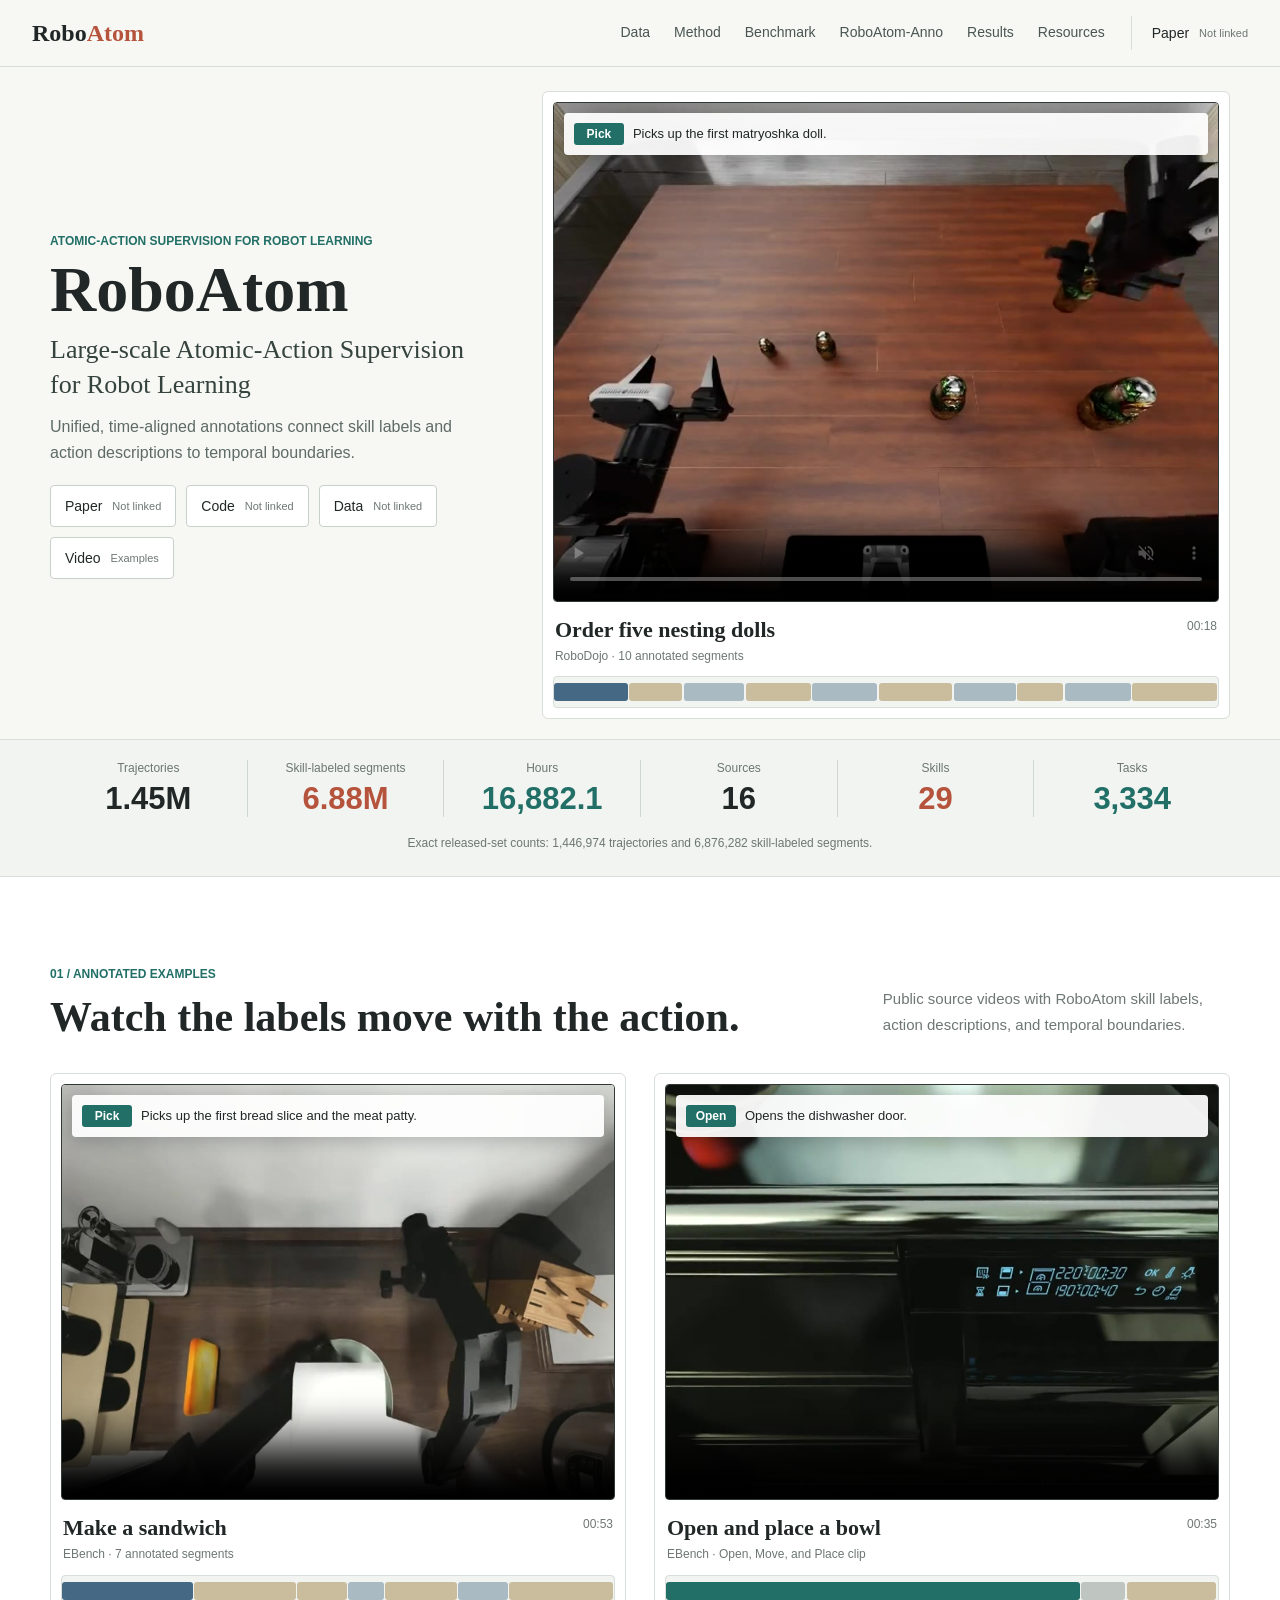
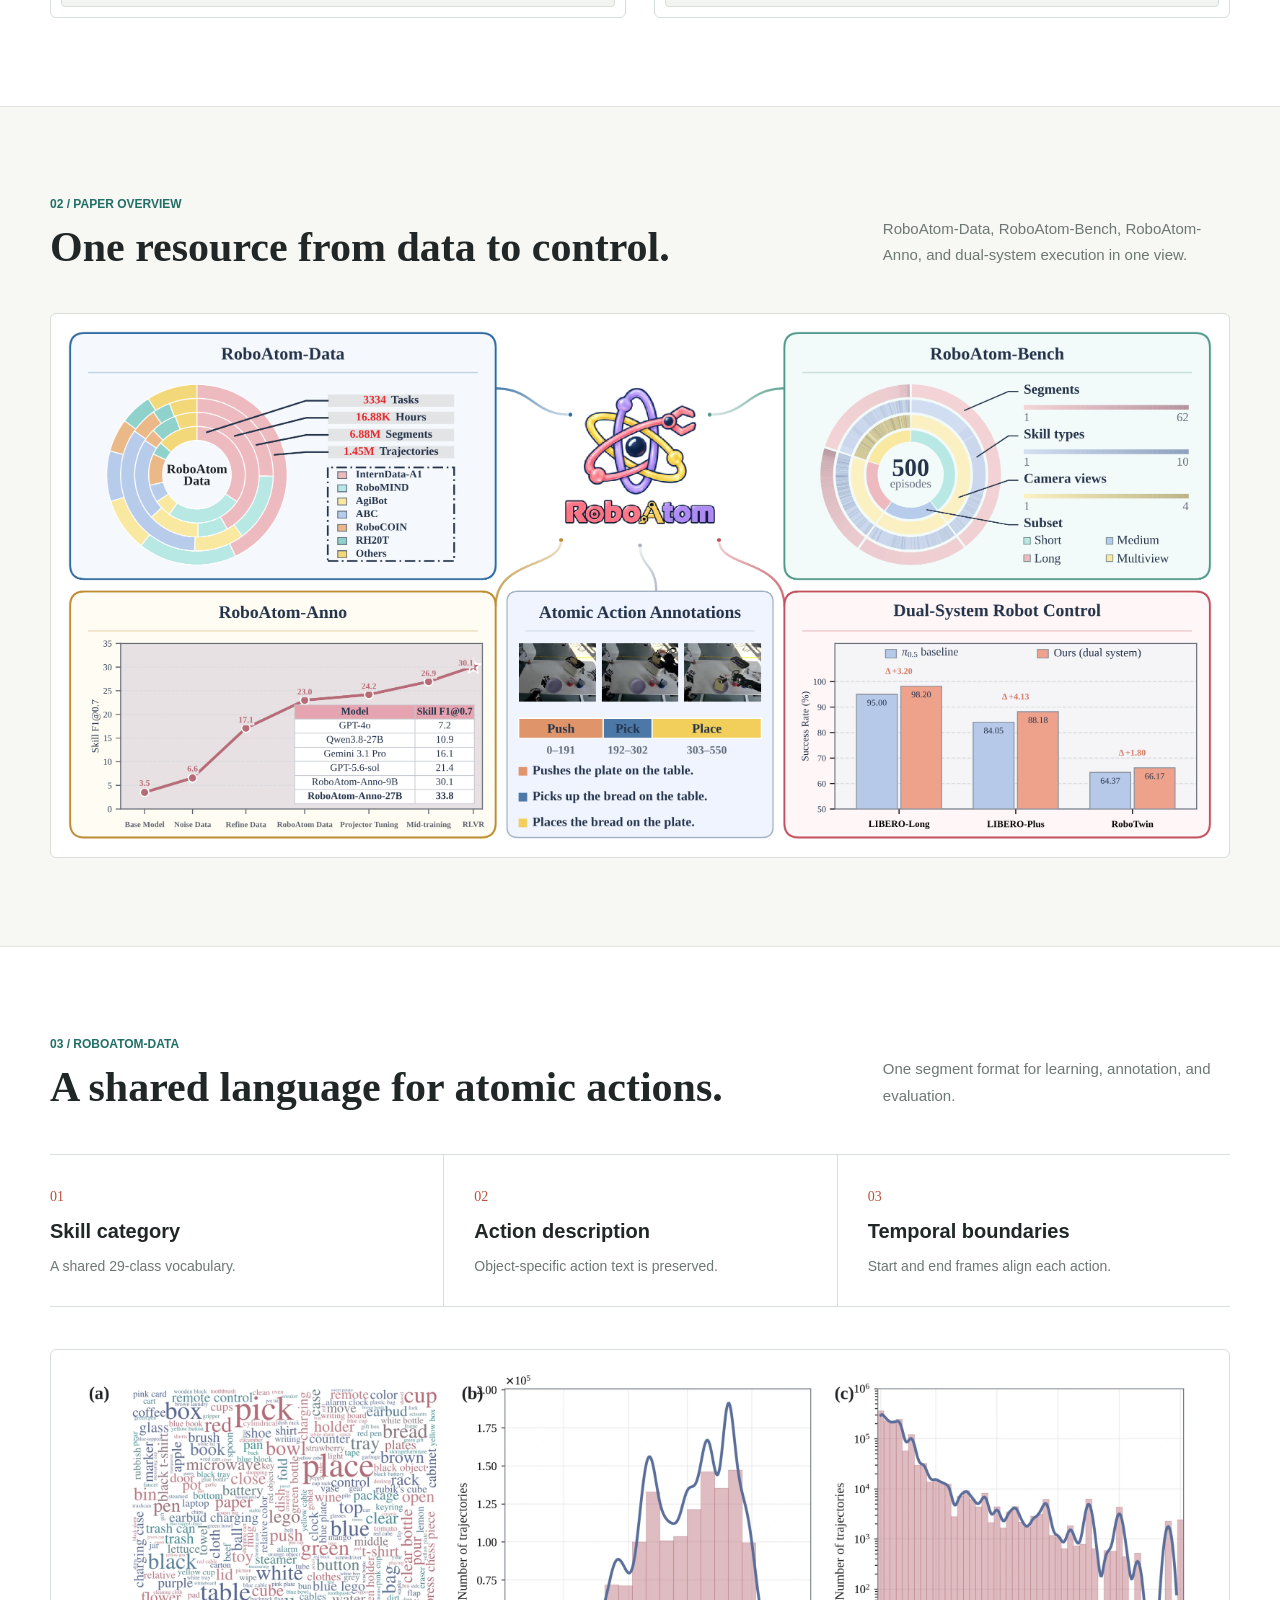
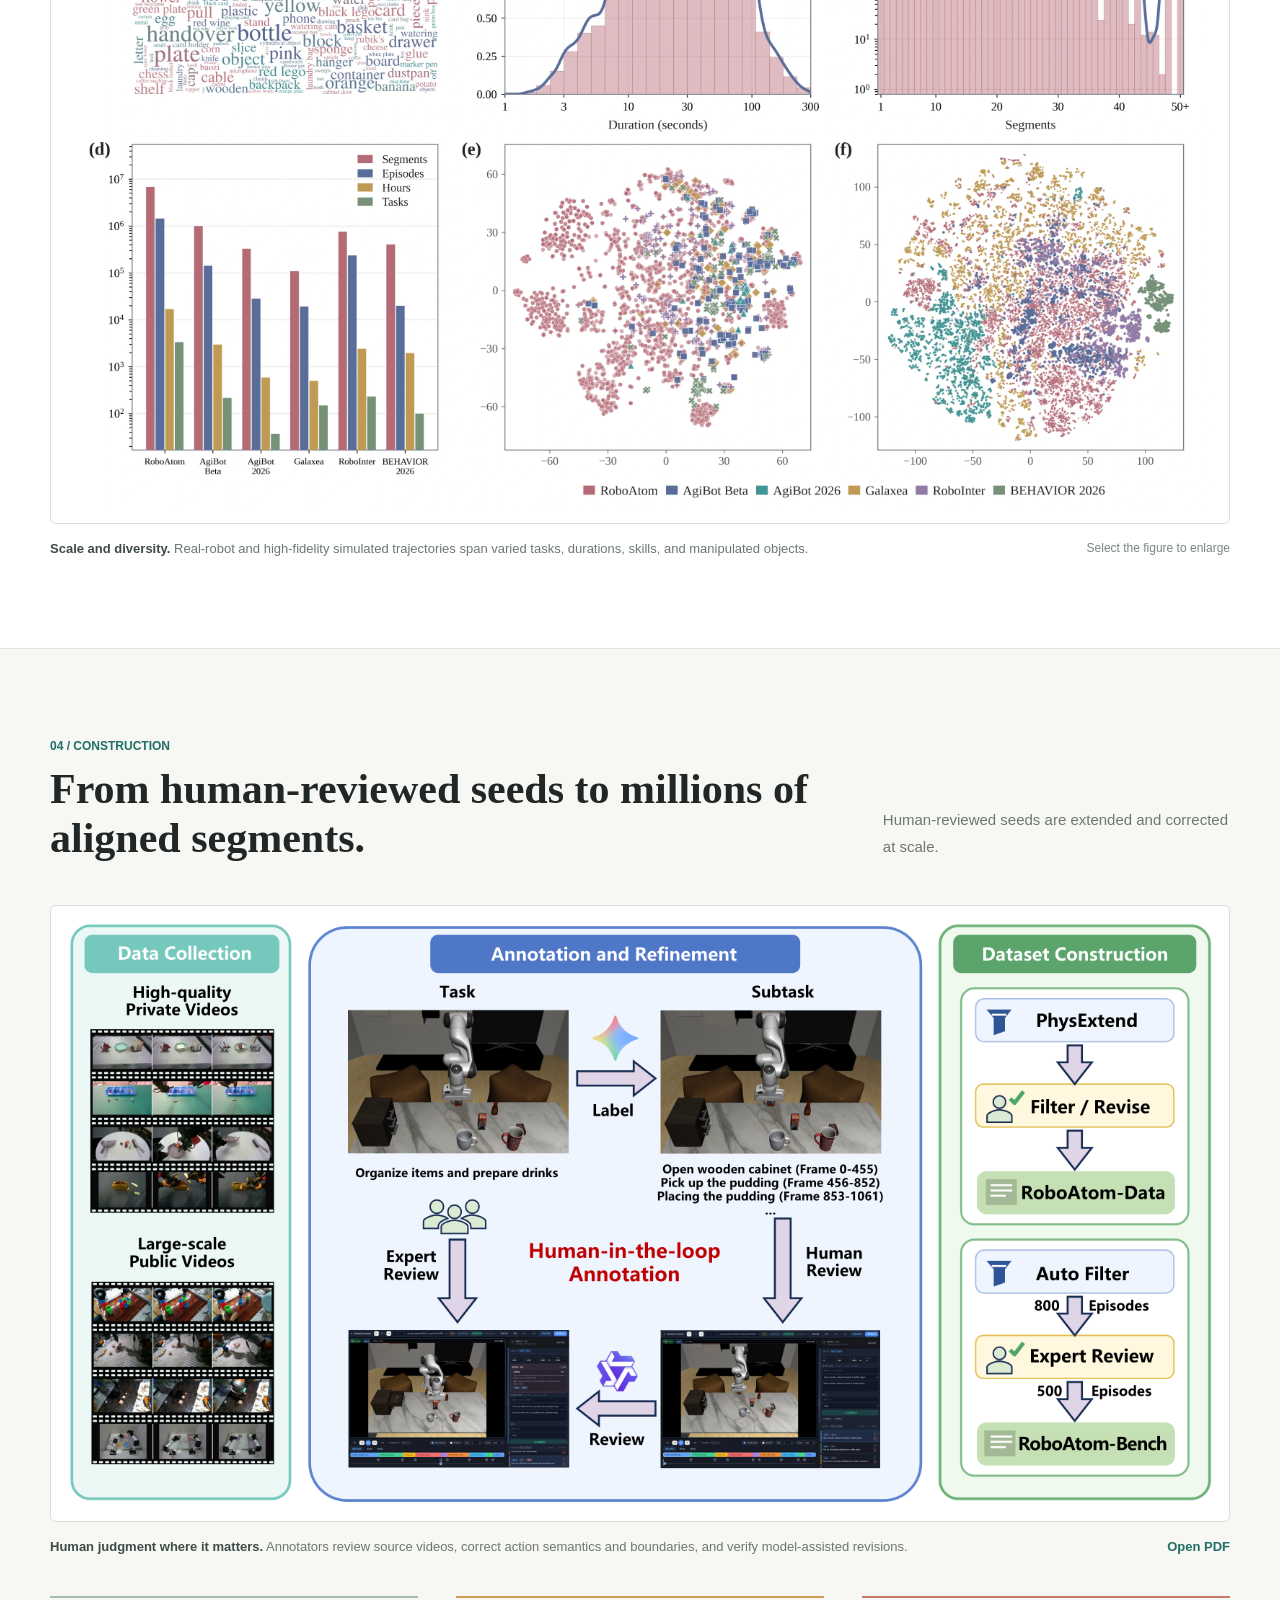
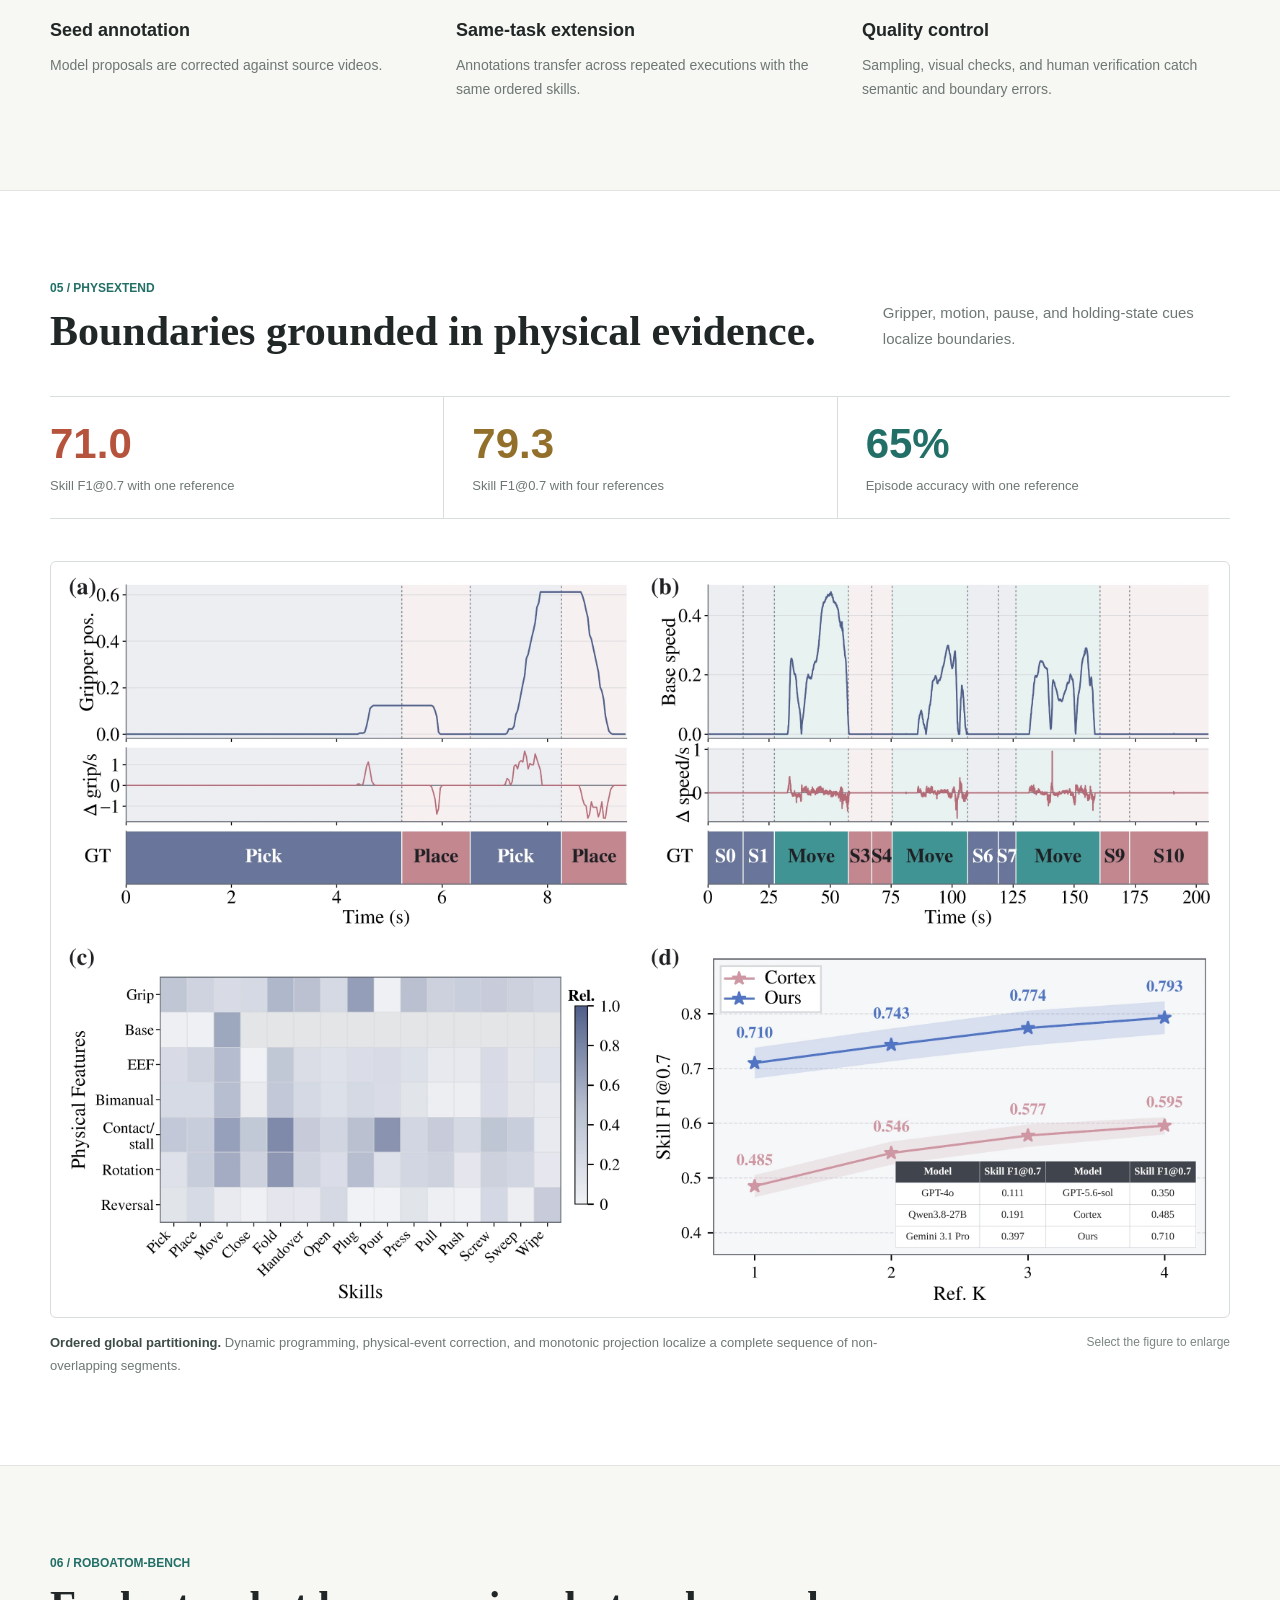
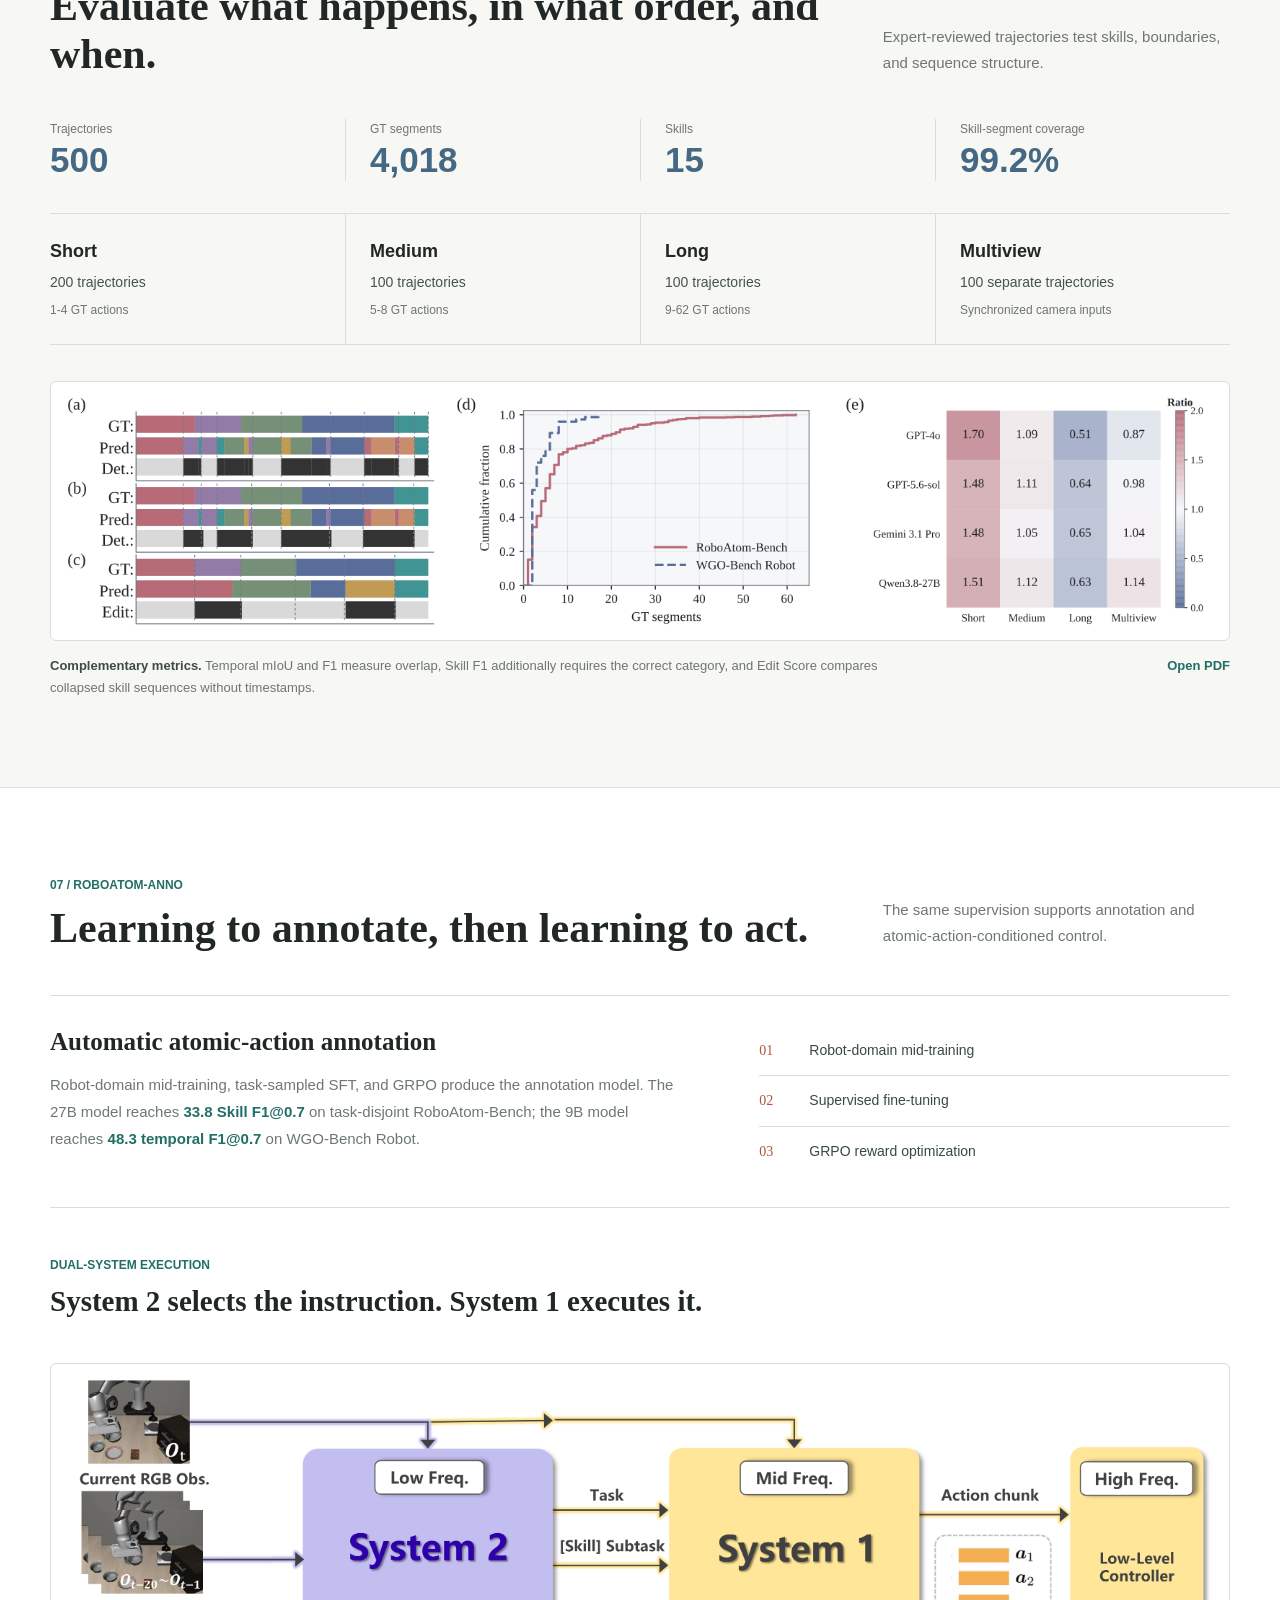
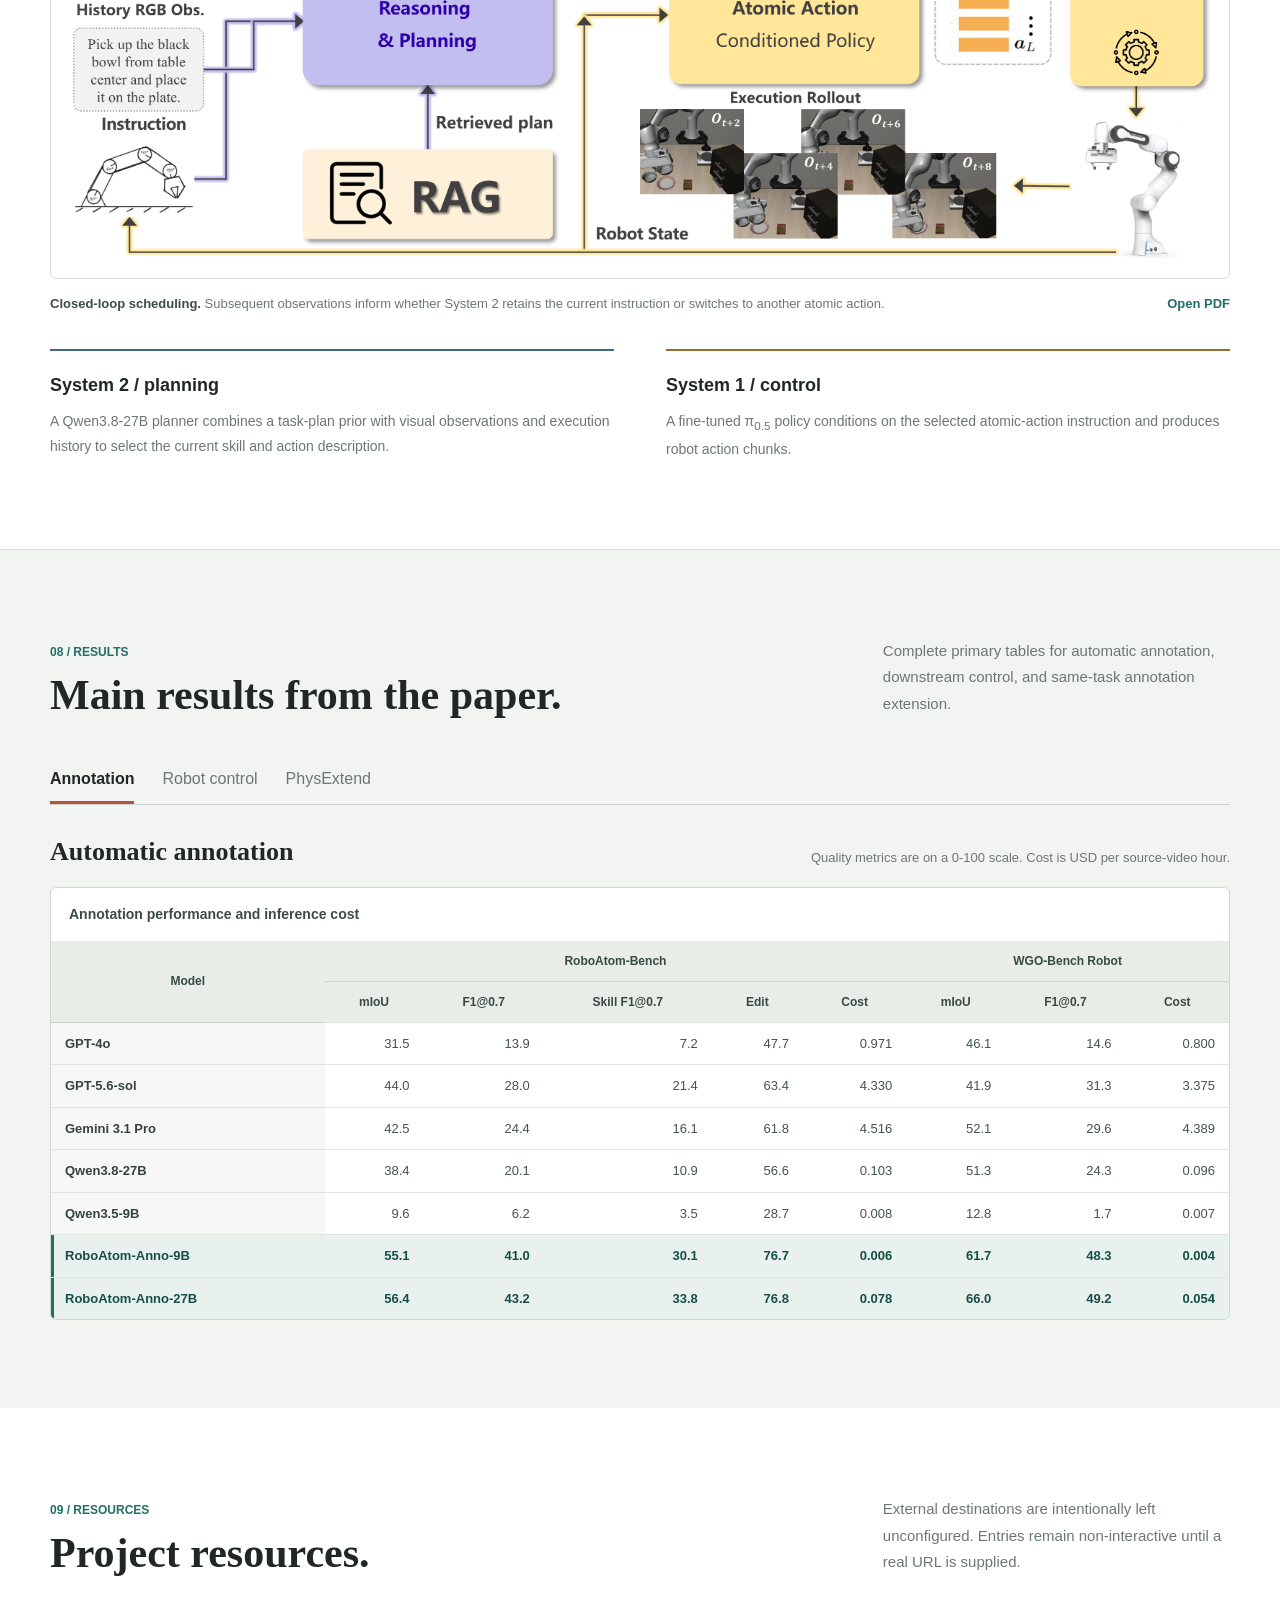
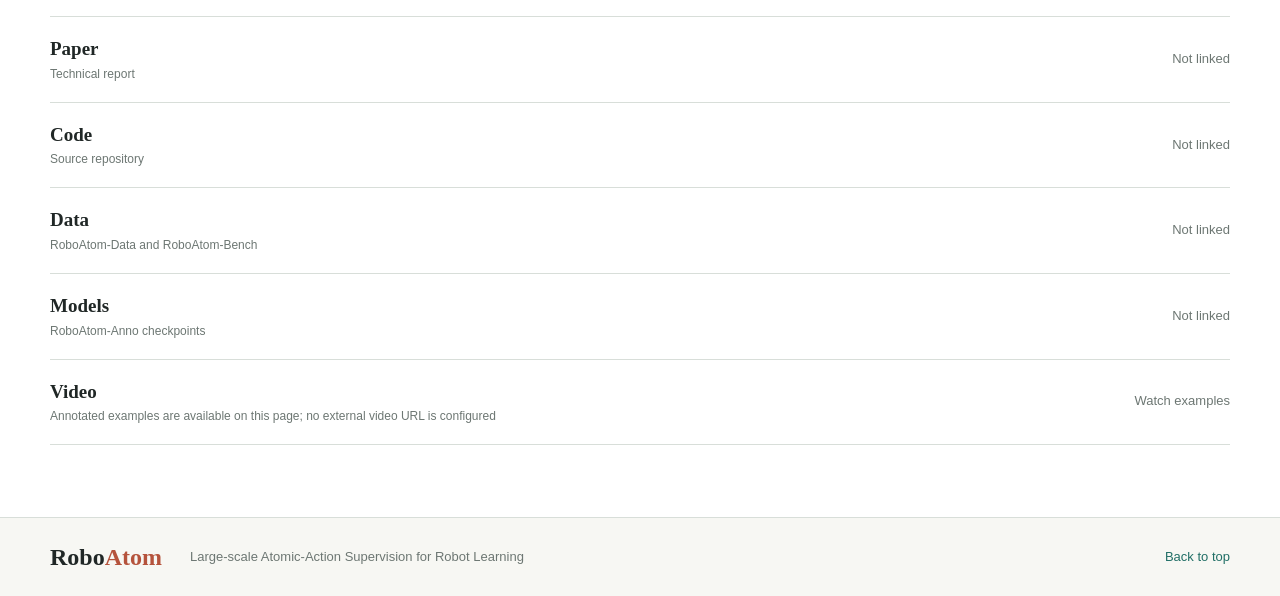
==== commit 0d5aebf0: "fix: link RoboAtom video examples" ====
--- a/RoboAtom/index.html
+++ b/RoboAtom/index.html
@@ -53,7 +53,7 @@
             <span class="resource-link is-pending" data-resource="paper"><span>Paper</span><small>Not linked</small></span>
             <span class="resource-link is-pending" data-resource="code"><span>Code</span><small>Not linked</small></span>
             <span class="resource-link is-pending" data-resource="data"><span>Data</span><small>Not linked</small></span>
-            <span class="resource-link is-pending" data-resource="video"><span>Video</span><small>Not linked</small></span>
+            <a class="resource-link" href="#examples"><span>Video</span><small>Examples</small></a>
           </div>
         </div>
         <article class="video-card hero-video-card" data-video-card data-video="nesting">
@@ -489,7 +489,7 @@
           <div class="resource-row"><span><strong>Code</strong><small>Source repository</small></span><span class="resource-link is-pending" data-resource="code"><span>Not linked</span></span></div>
           <div class="resource-row"><span><strong>Data</strong><small>RoboAtom-Data and RoboAtom-Bench</small></span><span class="resource-link is-pending" data-resource="data"><span>Not linked</span></span></div>
           <div class="resource-row"><span><strong>Models</strong><small>RoboAtom-Anno checkpoints</small></span><span class="resource-link is-pending" data-resource="models"><span>Not linked</span></span></div>
-          <div class="resource-row"><span><strong>Video</strong><small>No RoboAtom project video is currently available</small></span><span class="resource-link is-pending" data-resource="video"><span>Not linked</span></span></div>
+          <div class="resource-row"><span><strong>Video</strong><small>Annotated examples are available on this page; no external video URL is configured</small></span><a class="resource-link" href="#examples"><span>Watch examples</span></a></div>
         </div>
       </div>
     </section>
